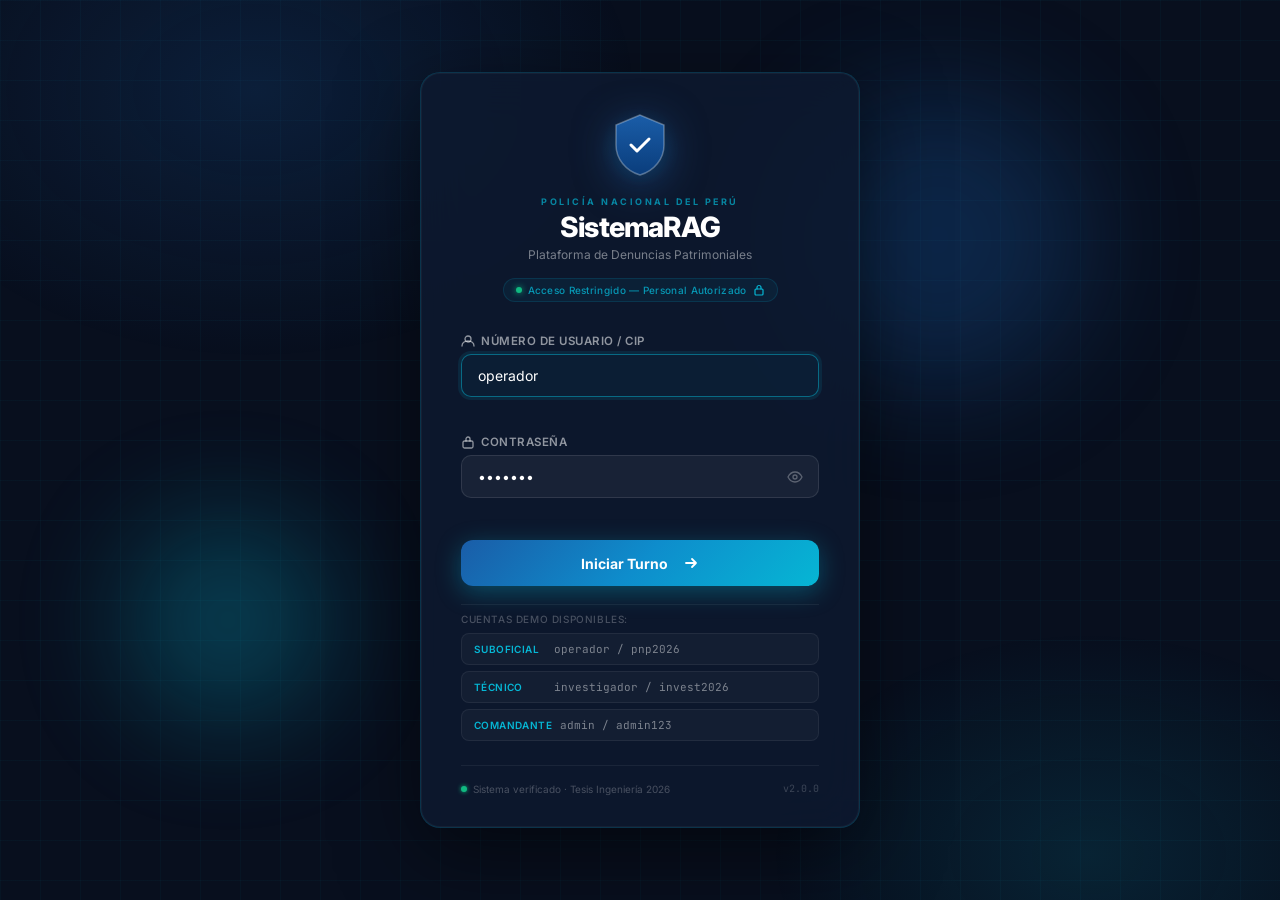
==== frontend/index.html @ f7a97ca9 "Primer commit: rag denuncia plataforma" ====
<!DOCTYPE html>
<html lang="es">
<head>
  <meta charset="UTF-8" />
  <meta name="viewport" content="width=device-width, initial-scale=1.0" />
  <meta name="description" content="Plataforma LLM+RAG para categorización de denuncias por delitos contra el patrimonio - PNP Perú 2026" />
  <meta name="keywords" content="RAG, LLM, denuncia, patrimonio, código penal peruano, IA jurídica, PNP" />
  <meta name="robots" content="noindex, nofollow" />
  <title>Dashboard · SistemaRAG PNP</title>
  <link rel="preconnect" href="https://fonts.googleapis.com" />
  <link rel="preconnect" href="https://fonts.gstatic.com" crossorigin />
  <link href="https://fonts.googleapis.com/css2?family=Inter:wght@300;400;500;600;700;800&family=JetBrains+Mono:wght@400;500&display=swap" rel="stylesheet" />
  <link rel="stylesheet" href="styles/main.css" />
  <link rel="stylesheet" href="styles/v2-additions.css" />
</head>
<body>

  <!-- ══════════════════════════════ NAVBAR ══════════════════════════════ -->
  <nav class="navbar" role="navigation" aria-label="Navegación principal">
    <div class="navbar__brand">
      <div class="navbar__logo-mark" aria-hidden="true">
        <svg width="30" height="30" viewBox="0 0 30 30" fill="none">
          <path d="M15 2L3 7.5V16C3 22.5 8 27.5 15 30C22 27.5 27 22.5 27 16V7.5L15 2Z" fill="url(#nav-shield-grad)" opacity="0.9"/>
          <path d="M10 15.5l3.5 3.5 6.5-7" stroke="white" stroke-width="1.8" stroke-linecap="round" stroke-linejoin="round"/>
          <defs>
            <linearGradient id="nav-shield-grad" x1="15" y1="2" x2="15" y2="30" gradientUnits="userSpaceOnUse">
              <stop offset="0%" stop-color="#2176C4"/>
              <stop offset="100%" stop-color="#0A3D7C"/>
            </linearGradient>
          </defs>
        </svg>
      </div>
      <div class="navbar__title-group">
        <span class="navbar__title">SistemaRAG</span>
        <span class="navbar__subtitle">Denuncias Patrimoniales · PNP</span>
      </div>
    </div>

    <div class="navbar__meta">
      <div class="status-badge" id="status-indicator" aria-live="polite">
        <span class="status-badge__dot status-badge__dot--checking" aria-hidden="true"></span>
        <span class="status-badge__text">Verificando...</span>
      </div>
      <div class="navbar__meta-divider" aria-hidden="true"></div>
      <div class="navbar__info">
        <span class="navbar__info-label">Modelo</span>
        <span class="navbar__info-value" id="nav-model">GPT-4o-mini</span>
      </div>
      <div class="navbar__info">
        <span class="navbar__info-label">Corpus</span>
        <span class="navbar__info-value">Arts. 185–189</span>
      </div>

      <!-- ── Barra de usuario autenticado ── -->
      <div class="navbar__meta-divider" aria-hidden="true"></div>
      <div class="navbar__user" id="navbar-user" aria-label="Usuario autenticado">
        <div class="navbar__user-avatar" id="user-avatar-initials" aria-hidden="true">--</div>
        <div class="navbar__user-info">
          <span class="navbar__user-name" id="user-full-name">Cargando...</span>
          <span class="navbar__user-rank" id="user-rank"></span>
        </div>
        <button
          class="navbar__logout-btn"
          id="btn-logout"
          type="button"
          title="Cerrar turno"
          aria-label="Cerrar turno y salir del sistema"
        >
          <svg width="16" height="16" viewBox="0 0 16 16" fill="none">
            <path d="M6 14H3a1 1 0 01-1-1V3a1 1 0 011-1h3M10.5 11l3-3-3-3M13.5 8H6" stroke="currentColor" stroke-width="1.4" stroke-linecap="round" stroke-linejoin="round"/>
          </svg>
        </button>
      </div>
    </div>
  </nav>

  <!-- ══════════════════════════ MAIN LAYOUT ════════════════════════════ -->
  <main class="workspace" role="main">

    <!-- ── PANEL IZQUIERDO: Entrada ──────────────────────────────────── -->
    <section class="panel panel--input" aria-labelledby="panel-input-title">
      <div class="panel__header">
        <div class="panel__header-left">
          <div class="panel__icon panel__icon--input" aria-hidden="true">
            <svg width="16" height="16" viewBox="0 0 16 16" fill="none">
              <path d="M2 3h12M2 6h8M2 9h10M2 12h6" stroke="currentColor" stroke-width="1.5" stroke-linecap="round"/>
            </svg>
          </div>
          <h2 class="panel__title" id="panel-input-title">Relato Informal</h2>
        </div>
        <div class="panel__badges">
          <span class="badge badge--neutral">Lenguaje coloquial</span>
          <span class="badge badge--neutral" id="char-count-badge">0 / 2000</span>
        </div>
      </div>

      <div class="panel__body">

        <!-- ── SECCIÓN 1: DATOS GENERALES DEL DENUNCIANTE (FILIACIÓN PNP) ── -->
        <div class="denunciante-box" id="denunciante-box">
          <div class="denunciante-box__header">
            <span class="denunciante-box__title">
              <svg width="15" height="15" viewBox="0 0 16 16" fill="none">
                <path d="M8 8a3 3 0 100-6 3 3 0 000 6zM2 14a6 6 0 0112 0H2z" stroke="currentColor" stroke-width="1.5" stroke-linecap="round"/>
              </svg>
              I. Filiación del Denunciante / Agraviado
            </span>
            <div class="denunciante-box__actions">
              <button class="btn-sample-data" id="btn-sample-denunciante" type="button" title="Cargar datos de prueba para agilizar la evaluación">
                <span>🎲 Datos de Prueba</span>
              </button>
            </div>
          </div>
          <div class="denunciante-form" id="denunciante-form">
            <div class="form-grid-2">
              <div class="field-group">
                <label for="denunciante-nombre">Nombres y Apellidos *</label>
                <input class="field-input" id="denunciante-nombre" type="text" placeholder="Ej. Carlos Alberto Quispe Huamán" value="Carlos Alberto Quispe Huamán" required />
              </div>
              <div class="form-grid-2">
                <div class="field-group">
                  <label for="denunciante-doc-tipo">Tipo Doc.</label>
                  <select class="field-select" id="denunciante-doc-tipo">
                    <option value="DNI" selected>DNI</option>
                    <option value="Carné de Extranjería">C.E.</option>
                    <option value="Pasaporte">Pasaporte</option>
                  </select>
                </div>
                <div class="field-group">
                  <label for="denunciante-dni">N° Documento *</label>
                  <input class="field-input" id="denunciante-dni" type="text" placeholder="8 dígitos" maxlength="12" value="47891234" required />
                </div>
              </div>
            </div>

            <div class="form-grid-3">
              <div class="field-group">
                <label for="denunciante-grado-instruccion">Educación / Grado Instrucción *</label>
                <select class="field-select" id="denunciante-grado-instruccion">
                  <option value="Sin instrucción">Sin instrucción</option>
                  <option value="Primaria completa">Primaria completa</option>
                  <option value="Secundaria completa">Secundaria completa</option>
                  <option value="Superior Técnica">Superior Técnica</option>
                  <option value="Superior Universitaria" selected>Superior Universitaria</option>
                  <option value="Posgrado">Posgrado</option>
                </select>
              </div>
              <div class="field-group">
                <label for="denunciante-estado-civil">Estado Civil</label>
                <select class="field-select" id="denunciante-estado-civil">
                  <option value="Soltero(a)" selected>Soltero(a)</option>
                  <option value="Casado(a)">Casado(a)</option>
                  <option value="Conviviente">Conviviente</option>
                  <option value="Divorciado(a)">Divorciado(a)</option>
                  <option value="Viudo(a)">Viudo(a)</option>
                </select>
              </div>
              <div class="form-grid-2">
                <div class="field-group">
                  <label for="denunciante-edad">Edad</label>
                  <input class="field-input" id="denunciante-edad" type="number" min="18" max="99" value="34" />
                </div>
                <div class="field-group">
                  <label for="denunciante-sexo">Sexo</label>
                  <select class="field-select" id="denunciante-sexo">
                    <option value="Masculino" selected>M</option>
                    <option value="Femenino">F</option>
                  </select>
                </div>
              </div>
            </div>

            <div class="form-grid-2">
              <div class="field-group">
                <label for="denunciante-domicilio">Dónde vive / Domicilio Real *</label>
                <input class="field-input" id="denunciante-domicilio" type="text" placeholder="Ej. Av. Brasil 1450 Dpto. 501, Jesús María, Lima" value="Av. Brasil 1450 Dpto. 501, Jesús María, Lima" required />
              </div>
              <div class="form-grid-2">
                <div class="field-group">
                  <label for="denunciante-ocupacion">Ocupación</label>
                  <input class="field-input" id="denunciante-ocupacion" type="text" placeholder="Ej. Ingeniero de Sistemas" value="Ingeniero de Sistemas" />
                </div>
                <div class="field-group">
                  <label for="denunciante-telefono">Teléfono / Celular</label>
                  <input class="field-input" id="denunciante-telefono" type="tel" placeholder="Ej. 987654321" value="987654321" />
                </div>
              </div>
            </div>
          </div>
        </div>

        <div style="font-size:11px; font-weight:700; color:var(--color-primary); text-transform:uppercase; letter-spacing:0.5px; margin-bottom:8px; display:flex; align-items:center; gap:6px;">
          <span>🎙️ II. Narración del Hecho Denunciado</span>
        </div>

        <!-- ── BOTÓN MICRÓFONO (DESTACADO) ─────────────────────────────── -->
        <div class="mic-section" id="mic-section">
          <button
            class="mic-btn"
            id="mic-btn"
            type="button"
            aria-label="Iniciar grabación de voz"
            aria-pressed="false"
            title="Mantén presionado o haz clic para grabar"
          >
            <!-- Ondas de audio animadas (visibles al grabar) -->
            <div class="mic-btn__waves" aria-hidden="true">
              <span class="mic-btn__wave mic-btn__wave--1"></span>
              <span class="mic-btn__wave mic-btn__wave--2"></span>
              <span class="mic-btn__wave mic-btn__wave--3"></span>
            </div>
            <!-- Icono del micrófono -->
            <div class="mic-btn__icon-wrapper">
              <svg class="mic-btn__icon mic-icon-idle" width="28" height="28" viewBox="0 0 28 28" fill="none" aria-hidden="true">
                <rect x="9" y="2" width="10" height="16" rx="5" stroke="currentColor" stroke-width="2"/>
                <path d="M5 14a9 9 0 0018 0" stroke="currentColor" stroke-width="2" stroke-linecap="round"/>
                <path d="M14 23v3" stroke="currentColor" stroke-width="2" stroke-linecap="round"/>
                <path d="M10 26h8" stroke="currentColor" stroke-width="2" stroke-linecap="round"/>
              </svg>
              <svg class="mic-btn__icon mic-icon-recording" width="28" height="28" viewBox="0 0 28 28" fill="none" aria-hidden="true" hidden>
                <rect x="9" y="2" width="10" height="16" rx="5" fill="currentColor" opacity="0.3"/>
                <rect x="9" y="2" width="10" height="16" rx="5" stroke="currentColor" stroke-width="2"/>
                <path d="M5 14a9 9 0 0018 0" stroke="currentColor" stroke-width="2" stroke-linecap="round"/>
                <path d="M14 23v3" stroke="currentColor" stroke-width="2" stroke-linecap="round"/>
                <path d="M10 26h8" stroke="currentColor" stroke-width="2" stroke-linecap="round"/>
                <circle cx="14" cy="10" r="3" fill="currentColor"/>
              </svg>
            </div>
          </button>

          <div class="mic-status" id="mic-status" aria-live="polite">
            <span class="mic-status__text" id="mic-status-text">Presionar para dictar el relato</span>
          </div>

          <!-- Timer de grabación -->
          <div class="mic-timer" id="mic-timer" hidden aria-live="polite">
            <div class="mic-timer__dot" aria-hidden="true"></div>
            <span class="mic-timer__time" id="mic-timer-display">0:00</span>
            <span class="mic-timer__label">grabando</span>
          </div>

          <!-- Modo de transcripción -->
          <div class="mic-mode-toggle">
            <label class="mic-mode-label" for="mic-mode-select">Modo:</label>
            <select class="mic-mode-select" id="mic-mode-select" aria-label="Modo de transcripción">
              <option value="webspeech" selected>🌐 Transcripción en Vivo en Pantalla (Recomendado)</option>
              <option value="whisper">🎙️ Grabación de Audio (Micrófono Directo / Whisper)</option>
            </select>
          </div>
        </div>

        <!-- Banner de compatibilidad de dictado por voz -->
        <div class="browser-notice" id="browser-notice" style="display:flex; align-items:center; gap:8px; background:rgba(37,99,235,0.08); border:1px solid rgba(37,99,235,0.25); border-radius:6px; padding:6px 12px; margin-top:8px; font-size:12px; color:#1e40af;">
          <span>💡</span>
          <span><strong>Dictado en tiempo real:</strong> Cada palabra que hable se transcribirá directamente en la caja de texto. Recomendado en <strong>Google Chrome</strong> o <strong>Microsoft Edge</strong>.</span>
        </div>

        <!-- Separador -->
        <div class="input-divider" aria-hidden="true">
          <span class="input-divider__line"></span>
          <span class="input-divider__text">o escribir manualmente</span>
          <span class="input-divider__line"></span>
        </div>

        <!-- Ejemplos rápidos -->
        <div class="quick-examples">
          <span class="quick-examples__label">Ejemplos:</span>
          <button class="quick-examples__btn" data-example="0" type="button" id="example-btn-0">Robo con arma</button>
          <button class="quick-examples__btn" data-example="1" type="button" id="example-btn-1">Hurto en mercado</button>
          <button class="quick-examples__btn" data-example="2" type="button" id="example-btn-2">Cogoteo nocturno</button>
          <button class="quick-examples__btn" data-example="3" type="button" id="example-btn-3">Robo a casa</button>
        </div>

        <!-- Área de texto principal -->
        <div class="textarea-wrapper">
          <textarea
            id="relato-input"
            class="relato-textarea"
            placeholder="Ingrese aquí el relato informal de la denuncia en lenguaje coloquial...

Ejemplo: &quot;Ayer a las 9pm dos sujetos en moto me encañonaron con pistola y me quitaron el celular y la billetera...&quot;"
            maxlength="2000"
            aria-label="Relato informal de la denuncia"
            aria-describedby="relato-help"
            spellcheck="true"
          ></textarea>
          <div class="textarea-overlay" id="textarea-overlay" aria-hidden="true"></div>
        </div>

        <p class="form-help" id="relato-help">
          Ingrese el relato en lenguaje natural. El sistema identificará automáticamente
          el tipo penal según el Código Penal Peruano (Arts. 185, 186, 188, 189).
        </p>

        <!-- Opciones adicionales -->
        <div class="options-row">
          <label class="toggle-option" for="include-context-toggle">
            <input type="checkbox" id="include-context-toggle" checked />
            <span class="toggle-option__slider" aria-hidden="true"></span>
            <span class="toggle-option__label">Mostrar artículos recuperados</span>
          </label>
        </div>

        <!-- Botón de análisis -->
        <button
          class="btn-analyze"
          id="btn-analyze"
          type="button"
          aria-label="Ejecutar análisis RAG sobre el relato"
          aria-busy="false"
        >
          <span class="btn-analyze__icon" aria-hidden="true" id="btn-icon">
            <svg width="18" height="18" viewBox="0 0 18 18" fill="none">
              <circle cx="9" cy="9" r="7.5" stroke="currentColor" stroke-width="1.5"/>
              <path d="M6.5 9l2 2 3-3" stroke="currentColor" stroke-width="1.5" stroke-linecap="round" stroke-linejoin="round"/>
            </svg>
          </span>
          <span class="btn-analyze__spinner" aria-hidden="true" id="btn-spinner">
            <svg width="18" height="18" viewBox="0 0 18 18" fill="none" class="spin">
              <circle cx="9" cy="9" r="7" stroke="currentColor" stroke-width="2" stroke-dasharray="22 22" stroke-linecap="round"/>
            </svg>
          </span>
          <span class="btn-analyze__text" id="btn-text">⚡ Analizar y Generar Acta Oficial PNP</span>
        </button>

        <!-- Error de validación -->
        <div class="form-error" id="form-error" role="alert" aria-live="assertive" hidden>
          <svg width="14" height="14" viewBox="0 0 14 14" fill="none" aria-hidden="true">
            <circle cx="7" cy="7" r="6.5" stroke="currentColor" stroke-width="1.2"/>
            <path d="M7 4v3.5M7 9.5v.5" stroke="currentColor" stroke-width="1.4" stroke-linecap="round"/>
          </svg>
          <span id="form-error-text"></span>
        </div>
      </div>
    </section>

    <!-- ── PANEL DERECHO: Resultados ─────────────────────────────────── -->
    <section class="panel panel--output" aria-labelledby="panel-output-title">
      <div class="panel__header">
        <div class="panel__header-left">
          <div class="panel__icon panel__icon--output" aria-hidden="true">
            <svg width="16" height="16" viewBox="0 0 16 16" fill="none">
              <rect x="2" y="2" width="12" height="12" rx="2" stroke="currentColor" stroke-width="1.5"/>
              <path d="M5 6h6M5 9h4" stroke="currentColor" stroke-width="1.3" stroke-linecap="round"/>
            </svg>
          </div>
          <h2 class="panel__title" id="panel-output-title">Acta Estructurada</h2>
        </div>
        <div class="panel__header-actions">
          <span class="badge badge--accent" id="request-id-badge" hidden></span>
          <span class="badge badge--neutral" id="user-badge"></span>
          <button class="btn-icon" id="btn-print-acta" type="button" title="Imprimir / Guardar en PDF Acta Oficial" aria-label="Imprimir Acta" hidden style="color:#0284c7;">
            <svg width="16" height="16" viewBox="0 0 24 24" fill="none" stroke="currentColor" stroke-width="2" stroke-linecap="round" stroke-linejoin="round">
              <polyline points="6 9 6 2 18 2 18 9"></polyline>
              <path d="M6 18H4a2 2 0 0 1-2-2v-5a2 2 0 0 1 2-2h16a2 2 0 0 1 2 2v5a2 2 0 0 1-2 2h-2"></path>
              <rect x="6" y="14" width="12" height="8"></rect>
            </svg>
          </button>
          <button class="btn-icon" id="btn-copy-acta" type="button" title="Copiar Acta Oficial Completa" aria-label="Copiar Acta" hidden style="color:#10b981;">
            <svg width="15" height="15" viewBox="0 0 15 15" fill="none">
              <rect x="4" y="4" width="9" height="9" rx="1.5" stroke="currentColor" stroke-width="1.3"/>
              <path d="M2 11V2h9" stroke="currentColor" stroke-width="1.3" stroke-linecap="round" stroke-linejoin="round"/>
            </svg>
          </button>
          <button class="btn-icon" id="btn-copy-json" type="button" title="Copiar JSON" aria-label="Copiar JSON al portapapeles" hidden>
            <svg width="15" height="15" viewBox="0 0 15 15" fill="none">
              <rect x="4" y="4" width="9" height="9" rx="1.5" stroke="currentColor" stroke-width="1.3"/>
              <path d="M2 11V2h9" stroke="currentColor" stroke-width="1.3" stroke-linecap="round" stroke-linejoin="round"/>
            </svg>
          </button>
          <button class="btn-icon" id="btn-download-json" type="button" title="Descargar JSON" aria-label="Descargar resultado como JSON" hidden>
            <svg width="15" height="15" viewBox="0 0 15 15" fill="none">
              <path d="M7.5 2v8M4.5 7.5l3 3 3-3" stroke="currentColor" stroke-width="1.3" stroke-linecap="round" stroke-linejoin="round"/>
              <path d="M2 12h11" stroke="currentColor" stroke-width="1.3" stroke-linecap="round"/>
            </svg>
          </button>
        </div>
      </div>

      <div class="panel-tab-bar" id="panel-tab-bar" hidden>
        <button class="panel-tab-btn active" id="tab-acta-btn" type="button">
          📜 Acta Oficial de Denuncia (PNP)
        </button>
        <button class="panel-tab-btn" id="tab-rag-btn" type="button">
          🔬 Análisis RAG & Tipificación
        </button>
      </div>

      <div class="panel__body" id="output-panel-body">

        <!-- Estado inicial -->
        <div class="empty-state" id="empty-state">
          <div class="empty-state__icon" aria-hidden="true">
            <svg width="52" height="52" viewBox="0 0 52 52" fill="none">
              <rect width="52" height="52" rx="14" fill="#06B6D4" opacity="0.08"/>
              <path d="M14 20h24M14 26h18M14 32h20" stroke="#06B6D4" stroke-width="2" stroke-linecap="round"/>
              <circle cx="39" cy="32" r="7" stroke="#06B6D4" stroke-width="2"/>
              <path d="M37 32l1.5 1.5 2.5-2.5" stroke="#06B6D4" stroke-width="1.5" stroke-linecap="round" stroke-linejoin="round"/>
            </svg>
          </div>
          <p class="empty-state__title">Aguardando análisis</p>
          <p class="empty-state__subtitle">
            Use el micrófono o ingrese el relato y presione<br/>
            <strong>Ejecutar Análisis RAG</strong> para generar el acta.
          </p>
          <div class="empty-state__tips">
            <div class="tip-item">
              <span class="tip-item__icon">🎙️</span>
              <span>Dicte el relato con el botón de micrófono</span>
            </div>
            <div class="tip-item">
              <span class="tip-item__icon">📝</span>
              <span>O escriba el relato en el panel izquierdo</span>
            </div>
            <div class="tip-item">
              <span class="tip-item__icon">⚡</span>
              <span>El sistema extrae el tipo penal y entidades en ~1.3s</span>
            </div>
          </div>
        </div>

        <!-- Resultado principal -->
        <div class="result-container" id="result-container" hidden>

          <!-- VISTA 1: ACTA OFICIAL DE RECEPCIÓN DE DENUNCIA PNP -->
          <div class="acta-view-wrapper" id="acta-view">
            <div class="acta-sheet" id="acta-sheet-content">
              <!-- Renderizado dinámico del acta oficial -->
            </div>
          </div>

          <!-- VISTA 2: DETALLES TÉCNICOS RAG Y TIPIFICACIÓN -->
          <div class="rag-view" id="rag-view" hidden>

          <!-- Cabecera con clasificación -->
          <div class="result-header" id="result-header">
            <div class="classification-badge" id="classification-badge">
              <span class="classification-badge__type" id="tipo-penal-display"></span>
              <span class="classification-badge__article" id="articulo-display"></span>
            </div>
            <div class="confidence-meter">
              <span class="confidence-meter__label">Confianza</span>
              <div class="confidence-meter__bar" role="progressbar" aria-valuemin="0" aria-valuemax="100" id="confidence-bar">
                <div class="confidence-meter__fill" id="confidence-fill"></div>
              </div>
              <span class="confidence-meter__value" id="confidence-value"></span>
            </div>
          </div>

          <!-- Grid de datos extraídos -->
          <div class="data-grid" id="data-grid"></div>

          <!-- Grounding Span -->
          <div class="grounding-section" id="grounding-section">
            <div class="grounding-section__header">
              <svg width="14" height="14" viewBox="0 0 14 14" fill="none" aria-hidden="true">
                <path d="M2 4h10M4 7h6M3 10h8" stroke="#06B6D4" stroke-width="1.3" stroke-linecap="round"/>
              </svg>
              <span>Grounding Span</span>
              <span class="grounding-section__tooltip" title="Extracto literal del relato que sustenta la clasificación">?</span>
            </div>
            <blockquote class="grounding-quote" id="grounding-text"></blockquote>
          </div>

          <!-- Documentos normativos recuperados (RAG Context) -->
          <div class="rag-context" id="rag-context" hidden>
            <div class="rag-context__header">
              <svg width="14" height="14" viewBox="0 0 14 14" fill="none" aria-hidden="true">
                <rect x="2" y="1" width="10" height="12" rx="1.5" stroke="#06B6D4" stroke-width="1.3"/>
                <path d="M4 5h6M4 8h4" stroke="#06B6D4" stroke-width="1.2" stroke-linecap="round"/>
              </svg>
              <span>Marco Normativo Recuperado (RAG)</span>
              <button class="btn-collapse" id="btn-collapse-rag" type="button" aria-expanded="true" aria-controls="rag-docs-list">
                <svg width="12" height="12" viewBox="0 0 12 12" fill="none" aria-hidden="true">
                  <path d="M3 4.5l3 3 3-3" stroke="currentColor" stroke-width="1.3" stroke-linecap="round" stroke-linejoin="round"/>
                </svg>
              </button>
            </div>
            <div class="rag-docs-list" id="rag-docs-list"></div>
          </div>

          <!-- JSON colapsable -->
          <div class="json-viewer-section">
            <div class="json-viewer-section__header">
              <svg width="14" height="14" viewBox="0 0 14 14" fill="none" aria-hidden="true">
                <rect x="1" y="3" width="12" height="8" rx="1.5" stroke="#06B6D4" stroke-width="1.3"/>
                <path d="M4 6l-1.5 1L4 8M10 6l1.5 1L10 8M6.5 5.5l1 3" stroke="#06B6D4" stroke-width="1.1" stroke-linecap="round"/>
              </svg>
              <span>JSON Estructurado (Acta)</span>
              <button class="btn-collapse" id="btn-collapse-json" type="button" aria-expanded="false" aria-controls="json-viewer">
                <svg width="12" height="12" viewBox="0 0 12 12" fill="none" aria-hidden="true">
                  <path d="M3 4.5l3 3 3-3" stroke="currentColor" stroke-width="1.3" stroke-linecap="round" stroke-linejoin="round"/>
                </svg>
              </button>
            </div>
            <div class="json-viewer" id="json-viewer" hidden>
              <pre class="json-code" id="json-output"></pre>
            </div>
          </div>

          </div><!-- /rag-view -->
        </div><!-- /result-container -->
      </div><!-- /panel__body -->
    </section>

  </main><!-- /workspace -->

  <!-- ══════════════════════ MÉTRICAS (FOOTER BAR) ══════════════════════ -->
  <footer class="metrics-bar" role="contentinfo" aria-label="Métricas del sistema">
    <div class="metrics-bar__label">
      <svg width="13" height="13" viewBox="0 0 13 13" fill="none" aria-hidden="true">
        <path d="M2 11L5 7l3 2.5L11 2" stroke="#06B6D4" stroke-width="1.4" stroke-linecap="round" stroke-linejoin="round"/>
      </svg>
      <span>Métricas Gold Standard (n=40)</span>
    </div>
    <div class="metrics-bar__items">
      <div class="metric-item">
        <span class="metric-item__label">Accuracy</span>
        <span class="metric-item__value">92.5%</span>
      </div>
      <div class="metrics-bar__divider" aria-hidden="true"></div>
      <div class="metric-item">
        <span class="metric-item__label">F1-Score</span>
        <span class="metric-item__value">0.915</span>
      </div>
      <div class="metrics-bar__divider" aria-hidden="true"></div>
      <div class="metric-item">
        <span class="metric-item__label">Precision</span>
        <span class="metric-item__value">0.918</span>
      </div>
      <div class="metrics-bar__divider" aria-hidden="true"></div>
      <div class="metric-item">
        <span class="metric-item__label">Recall</span>
        <span class="metric-item__value">0.912</span>
      </div>
      <div class="metrics-bar__divider" aria-hidden="true"></div>
      <div class="metric-item" id="latency-metric">
        <span class="metric-item__label">Latencia</span>
        <span class="metric-item__value" id="latency-display">— ms</span>
      </div>
    </div>
    <div class="metrics-bar__right">
      <span class="metrics-bar__version">v2.0.0 · Tesis PNP 2026</span>
    </div>
  </footer>

  <!-- Toast de notificaciones -->
  <div class="toast" id="toast" role="status" aria-live="polite" aria-atomic="true"></div>

  <script src="js/auth.js?v=2.4"></script>
  <script src="js/app.js?v=2.4"></script>
</body>
</html>
---- frontend/styles/main.css ----
/* ═══════════════════════════════════════════════════════════════════════════
   SistemaRAG · Denuncias Patrimoniales
   Design System CSS — Paleta: Azul Institucional (#0F172A) + Cian (#06B6D4)
   ═══════════════════════════════════════════════════════════════════════════ */

/* ── 1. Custom Properties (Design Tokens) ──────────────────────────────── */
:root {
  /* Colores primarios */
  --color-primary:       #0F172A;   /* Azul institucional profundo */
  --color-primary-mid:   #1E293B;   /* Variante intermedia */
  --color-primary-light: #334155;   /* Para bordes y separadores */
  --color-primary-faint: #1E293B;   /* Fondo de paneles */

  /* Acento (ÚNICO color de acento) */
  --color-accent:        #06B6D4;   /* Cian técnico */
  --color-accent-dim:    rgba(6, 182, 212, 0.12);
  --color-accent-glow:   rgba(6, 182, 212, 0.25);

  /* Fondos */
  --color-bg:            #F8FAFC;   /* Fondo general ultra-claro */
  --color-bg-panel:      #FFFFFF;   /* Fondo de paneles */
  --color-bg-hover:      #F1F5F9;

  /* Texto */
  --color-text-primary:  #0F172A;
  --color-text-secondary:#475569;
  --color-text-muted:    #94A3B8;
  --color-text-on-dark:  #F8FAFC;

  /* Bordes */
  --color-border:        #E2E8F0;
  --color-border-focus:  #06B6D4;

  /* Estado */
  --color-success:       #10B981;
  --color-warning:       #F59E0B;
  --color-error:         #EF4444;
  --color-error-dim:     rgba(239, 68, 68, 0.1);

  /* Tipografía */
  --font-sans:           'Inter', -apple-system, BlinkMacSystemFont, sans-serif;
  --font-mono:           'JetBrains Mono', 'Fira Code', 'Consolas', monospace;

  /* Espaciado */
  --space-1:  4px;
  --space-2:  8px;
  --space-3:  12px;
  --space-4:  16px;
  --space-5:  20px;
  --space-6:  24px;
  --space-8:  32px;
  --space-10: 40px;

  /* Bordes redondeados */
  --radius-sm:  4px;
  --radius-md:  8px;
  --radius-lg:  12px;
  --radius-xl:  16px;

  /* Sombras */
  --shadow-sm:  0 1px 3px rgba(15,23,42,0.08), 0 1px 2px rgba(15,23,42,0.04);
  --shadow-md:  0 4px 12px rgba(15,23,42,0.10), 0 2px 4px rgba(15,23,42,0.06);
  --shadow-lg:  0 10px 30px rgba(15,23,42,0.12), 0 4px 8px rgba(15,23,42,0.08);
  --shadow-accent: 0 0 20px rgba(6,182,212,0.20);

  /* Layout */
  --navbar-height:  56px;
  --metrics-height: 44px;

  /* Transiciones */
  --transition-fast: 150ms ease;
  --transition-std:  250ms ease;
}

/* ── 2. Reset & Base ────────────────────────────────────────────────────── */
*, *::before, *::after {
  box-sizing: border-box;
  margin: 0;
  padding: 0;
}

html {
  font-size: 14px;
  -webkit-font-smoothing: antialiased;
  -moz-osx-font-smoothing: grayscale;
  scroll-behavior: smooth;
}

body {
  font-family: var(--font-sans);
  background: var(--color-bg);
  color: var(--color-text-primary);
  min-height: 100vh;
  display: flex;
  flex-direction: column;
  overflow: hidden;
}

/* ── 3. Navbar ─────────────────────────────────────────────────────────── */
.navbar {
  height: var(--navbar-height);
  background: var(--color-primary);
  border-bottom: 1px solid rgba(6,182,212,0.15);
  display: flex;
  align-items: center;
  justify-content: space-between;
  padding: 0 var(--space-6);
  position: sticky;
  top: 0;
  z-index: 100;
  box-shadow: var(--shadow-md);
  flex-shrink: 0;
}

.navbar__brand {
  display: flex;
  align-items: center;
  gap: var(--space-3);
}

.navbar__logo-mark {
  display: flex;
  align-items: center;
  justify-content: center;
}

.navbar__title-group {
  display: flex;
  flex-direction: column;
  line-height: 1;
}

.navbar__title {
  font-size: 15px;
  font-weight: 700;
  color: var(--color-text-on-dark);
  letter-spacing: -0.3px;
}

.navbar__subtitle {
  font-size: 10px;
  font-weight: 400;
  color: var(--color-accent);
  letter-spacing: 0.5px;
  text-transform: uppercase;
  margin-top: 2px;
}

.navbar__meta {
  display: flex;
  align-items: center;
  gap: var(--space-5);
}

.navbar__meta-divider {
  width: 1px;
  height: 20px;
  background: rgba(255,255,255,0.12);
}

.navbar__info {
  display: flex;
  flex-direction: column;
  align-items: center;
  gap: 1px;
}

.navbar__info-label {
  font-size: 9px;
  font-weight: 500;
  color: var(--color-text-muted);
  text-transform: uppercase;
  letter-spacing: 0.5px;
}

.navbar__info-value {
  font-size: 11px;
  font-weight: 600;
  color: rgba(255,255,255,0.85);
}

/* Status Badge */
.status-badge {
  display: flex;
  align-items: center;
  gap: var(--space-2);
  background: rgba(255,255,255,0.06);
  border: 1px solid rgba(255,255,255,0.1);
  border-radius: 20px;
  padding: 4px 10px;
}

.status-badge__dot {
  width: 7px;
  height: 7px;
  border-radius: 50%;
  flex-shrink: 0;
}

.status-badge__dot--checking  { background: var(--color-warning); animation: pulse 1.5s ease-in-out infinite; }
.status-badge__dot--healthy   { background: var(--color-success); }
.status-badge__dot--degraded  { background: var(--color-error); animation: pulse 1.5s ease-in-out infinite; }

.status-badge__text {
  font-size: 11px;
  font-weight: 500;
  color: rgba(255,255,255,0.8);
}

/* ── 4. Workspace (Split Screen) ────────────────────────────────────────── */
.workspace {
  display: grid;
  grid-template-columns: 1fr 1fr;
  gap: 0;
  flex: 1;
  overflow: hidden;
  height: calc(100vh - var(--navbar-height) - var(--metrics-height));
}

/* ── 5. Panels ──────────────────────────────────────────────────────────── */
.panel {
  display: flex;
  flex-direction: column;
  background: var(--color-bg-panel);
  overflow: hidden;
  position: relative;
}

.panel--input {
  border-right: 1px solid var(--color-border);
}

.panel__header {
  display: flex;
  align-items: center;
  justify-content: space-between;
  padding: var(--space-4) var(--space-6);
  background: var(--color-primary);
  border-bottom: 1px solid rgba(6,182,212,0.15);
  flex-shrink: 0;
}

.panel__header-left {
  display: flex;
  align-items: center;
  gap: var(--space-3);
}

.panel__icon {
  display: flex;
  align-items: center;
  justify-content: center;
  width: 28px;
  height: 28px;
  border-radius: var(--radius-sm);
  background: var(--color-accent-dim);
  color: var(--color-accent);
  flex-shrink: 0;
}

.panel__title {
  font-size: 13px;
  font-weight: 600;
  color: rgba(255,255,255,0.9);
  letter-spacing: -0.1px;
}

.panel__badges {
  display: flex;
  align-items: center;
  gap: var(--space-2);
}

.panel__header-actions {
  display: flex;
  align-items: center;
  gap: var(--space-2);
}

.panel__body {
  flex: 1;
  overflow-y: auto;
  padding: var(--space-6);
  display: flex;
  flex-direction: column;
  gap: var(--space-4);
}

.panel__body::-webkit-scrollbar { width: 5px; }
.panel__body::-webkit-scrollbar-track { background: transparent; }
.panel__body::-webkit-scrollbar-thumb { background: var(--color-border); border-radius: 10px; }
.panel__body::-webkit-scrollbar-thumb:hover { background: var(--color-text-muted); }

/* ── 6. Quick Examples ───────────────────────────────────────────────────── */
.quick-examples {
  display: flex;
  align-items: center;
  gap: var(--space-2);
  flex-wrap: wrap;
}

.quick-examples__label {
  font-size: 11px;
  font-weight: 500;
  color: var(--color-text-muted);
  text-transform: uppercase;
  letter-spacing: 0.4px;
  flex-shrink: 0;
}

.quick-examples__btn {
  font-family: var(--font-sans);
  font-size: 11px;
  font-weight: 500;
  color: var(--color-accent);
  background: var(--color-accent-dim);
  border: 1px solid rgba(6,182,212,0.25);
  border-radius: 20px;
  padding: 3px 10px;
  cursor: pointer;
  transition: all var(--transition-fast);
  white-space: nowrap;
}

.quick-examples__btn:hover {
  background: rgba(6,182,212,0.2);
  border-color: rgba(6,182,212,0.4);
  transform: translateY(-1px);
}

/* ── 7. Textarea ─────────────────────────────────────────────────────────── */
.textarea-wrapper {
  position: relative;
  flex: 1;
  min-height: 200px;
}

.relato-textarea {
  font-family: var(--font-sans);
  font-size: 13.5px;
  font-weight: 400;
  line-height: 1.7;
  color: var(--color-text-primary);
  background: #FAFBFC;
  border: 1.5px solid var(--color-border);
  border-radius: var(--radius-lg);
  padding: var(--space-5);
  width: 100%;
  height: 220px;
  resize: vertical;
  outline: none;
  transition: border-color var(--transition-std), box-shadow var(--transition-std), background var(--transition-std);
}

.relato-textarea::placeholder {
  color: var(--color-text-muted);
  line-height: 1.7;
}

.relato-textarea:focus {
  border-color: var(--color-accent);
  background: #FFFFFF;
  box-shadow: 0 0 0 3px var(--color-accent-dim), var(--shadow-sm);
}

/* ── 8. Form elements ────────────────────────────────────────────────────── */
.form-help {
  font-size: 11.5px;
  color: var(--color-text-muted);
  line-height: 1.5;
}

.form-error {
  display: flex;
  align-items: center;
  gap: var(--space-2);
  background: var(--color-error-dim);
  border: 1px solid rgba(239,68,68,0.2);
  border-radius: var(--radius-md);
  padding: var(--space-3) var(--space-4);
  color: var(--color-error);
  font-size: 12px;
  font-weight: 500;
}

.options-row {
  display: flex;
  align-items: center;
  gap: var(--space-5);
}

/* Toggle switch */
.toggle-option {
  display: flex;
  align-items: center;
  gap: var(--space-3);
  cursor: pointer;
  user-select: none;
}

.toggle-option input[type="checkbox"] {
  position: absolute;
  opacity: 0;
  width: 0;
  height: 0;
}

.toggle-option__slider {
  position: relative;
  display: inline-block;
  width: 34px;
  height: 18px;
  background: var(--color-border);
  border-radius: 9px;
  transition: background var(--transition-std);
  flex-shrink: 0;
}

.toggle-option__slider::after {
  content: '';
  position: absolute;
  left: 2px;
  top: 2px;
  width: 14px;
  height: 14px;
  background: white;
  border-radius: 50%;
  box-shadow: var(--shadow-sm);
  transition: transform var(--transition-std);
}

.toggle-option input:checked + .toggle-option__slider {
  background: var(--color-accent);
}

.toggle-option input:checked + .toggle-option__slider::after {
  transform: translateX(16px);
}

.toggle-option__label {
  font-size: 12px;
  font-weight: 500;
  color: var(--color-text-secondary);
}

/* ── 9. Analyze Button ───────────────────────────────────────────────────── */
.btn-analyze {
  font-family: var(--font-sans);
  font-size: 13px;
  font-weight: 600;
  color: var(--color-primary);
  background: var(--color-accent);
  border: none;
  border-radius: var(--radius-lg);
  padding: 13px var(--space-6);
  cursor: pointer;
  display: flex;
  align-items: center;
  justify-content: center;
  gap: var(--space-3);
  transition: all var(--transition-std);
  letter-spacing: -0.1px;
  box-shadow: 0 4px 14px rgba(6,182,212,0.35);
  position: relative;
  overflow: hidden;
}

.btn-analyze::before {
  content: '';
  position: absolute;
  inset: 0;
  background: linear-gradient(135deg, rgba(255,255,255,0.15) 0%, transparent 60%);
  opacity: 0;
  transition: opacity var(--transition-std);
}

.btn-analyze:hover::before { opacity: 1; }

.btn-analyze:hover {
  transform: translateY(-2px);
  box-shadow: 0 8px 24px rgba(6,182,212,0.45);
}

.btn-analyze:active {
  transform: translateY(0);
  box-shadow: 0 2px 8px rgba(6,182,212,0.3);
}

.btn-analyze:disabled {
  opacity: 0.6;
  cursor: not-allowed;
  transform: none;
  box-shadow: none;
}

.btn-analyze__spinner { display: none; }
.btn-analyze.loading .btn-analyze__icon { display: none; }
.btn-analyze.loading .btn-analyze__spinner { display: flex; }

@keyframes spin {
  to { transform: rotate(360deg); }
}
.spin { animation: spin 0.8s linear infinite; }

/* ── 10. Badges ──────────────────────────────────────────────────────────── */
.badge {
  font-size: 10.5px;
  font-weight: 500;
  border-radius: 20px;
  padding: 2px 8px;
  letter-spacing: 0.2px;
}

.badge--neutral {
  background: rgba(255,255,255,0.08);
  color: rgba(255,255,255,0.6);
  border: 1px solid rgba(255,255,255,0.1);
}

.badge--accent {
  background: var(--color-accent-dim);
  color: var(--color-accent);
  border: 1px solid rgba(6,182,212,0.25);
  font-family: var(--font-mono);
  font-size: 10px;
}

/* ── 11. Empty State ─────────────────────────────────────────────────────── */
.empty-state {
  display: flex;
  flex-direction: column;
  align-items: center;
  justify-content: center;
  flex: 1;
  min-height: 300px;
  text-align: center;
  gap: var(--space-3);
}

.empty-state__icon {
  margin-bottom: var(--space-3);
  opacity: 0.8;
}

.empty-state__title {
  font-size: 14px;
  font-weight: 600;
  color: var(--color-text-secondary);
}

.empty-state__subtitle {
  font-size: 12.5px;
  color: var(--color-text-muted);
  line-height: 1.6;
}

/* ── 12. Result Components ───────────────────────────────────────────────── */
.result-container {
  display: flex;
  flex-direction: column;
  gap: var(--space-5);
  animation: fadeSlideIn 300ms ease forwards;
}

@keyframes fadeSlideIn {
  from { opacity: 0; transform: translateY(8px); }
  to   { opacity: 1; transform: translateY(0); }
}

/* Classification header */
.result-header {
  display: flex;
  align-items: center;
  justify-content: space-between;
  background: var(--color-primary);
  border-radius: var(--radius-lg);
  padding: var(--space-5) var(--space-6);
  border: 1px solid rgba(6,182,212,0.2);
}

.classification-badge {
  display: flex;
  flex-direction: column;
  gap: 3px;
}

.classification-badge__type {
  font-size: 16px;
  font-weight: 700;
  color: var(--color-accent);
  letter-spacing: -0.3px;
}

.classification-badge__article {
  font-size: 11px;
  font-weight: 500;
  color: rgba(255,255,255,0.55);
}

.confidence-meter {
  display: flex;
  align-items: center;
  gap: var(--space-3);
}

.confidence-meter__label {
  font-size: 10px;
  font-weight: 500;
  color: rgba(255,255,255,0.4);
  text-transform: uppercase;
  letter-spacing: 0.5px;
}

.confidence-meter__bar {
  width: 80px;
  height: 5px;
  background: rgba(255,255,255,0.1);
  border-radius: 3px;
  overflow: hidden;
}

.confidence-meter__fill {
  height: 100%;
  background: var(--color-accent);
  border-radius: 3px;
  transition: width 600ms cubic-bezier(0.16,1,0.3,1);
  width: 0%;
}

.confidence-meter__value {
  font-size: 13px;
  font-weight: 700;
  color: var(--color-accent);
  font-variant-numeric: tabular-nums;
  min-width: 36px;
  text-align: right;
}

/* Data Grid */
.data-grid {
  display: grid;
  grid-template-columns: repeat(2, 1fr);
  gap: var(--space-3);
}

.data-cell {
  background: #F8FAFC;
  border: 1px solid var(--color-border);
  border-radius: var(--radius-md);
  padding: var(--space-4) var(--space-5);
  transition: border-color var(--transition-fast);
}

.data-cell:hover { border-color: rgba(6,182,212,0.3); }

.data-cell--wide { grid-column: span 2; }

.data-cell__label {
  font-size: 10px;
  font-weight: 600;
  color: var(--color-text-muted);
  text-transform: uppercase;
  letter-spacing: 0.6px;
  margin-bottom: var(--space-2);
  display: flex;
  align-items: center;
  gap: var(--space-1);
}

.data-cell__label::before {
  content: '';
  display: inline-block;
  width: 3px;
  height: 10px;
  background: var(--color-accent);
  border-radius: 2px;
  flex-shrink: 0;
}

.data-cell__value {
  font-size: 13px;
  font-weight: 500;
  color: var(--color-text-primary);
  line-height: 1.4;
}

.data-cell__value--list {
  display: flex;
  flex-wrap: wrap;
  gap: 4px;
}

.tag {
  font-size: 11px;
  font-weight: 500;
  background: var(--color-accent-dim);
  color: var(--color-accent);
  border: 1px solid rgba(6,182,212,0.2);
  border-radius: 4px;
  padding: 2px 8px;
}

.data-cell__value--null {
  color: var(--color-text-muted);
  font-style: italic;
  font-weight: 400;
}

/* Perpetradores special */
.perp-info {
  display: flex;
  flex-wrap: wrap;
  gap: var(--space-2);
}

.perp-chip {
  display: flex;
  align-items: center;
  gap: 4px;
  background: rgba(15,23,42,0.06);
  border: 1px solid var(--color-border);
  border-radius: 4px;
  padding: 3px 8px;
  font-size: 11px;
  font-weight: 500;
  color: var(--color-text-secondary);
}

.perp-chip--armed {
  background: rgba(239,68,68,0.08);
  border-color: rgba(239,68,68,0.2);
  color: var(--color-error);
}

.perp-chip--vehicle {
  background: rgba(245,158,11,0.08);
  border-color: rgba(245,158,11,0.2);
  color: var(--color-warning);
}

/* Grounding section */
.grounding-section {
  background: #F0FDF9;
  border: 1px solid rgba(6,182,212,0.2);
  border-left: 3px solid var(--color-accent);
  border-radius: var(--radius-md);
  overflow: hidden;
}

.grounding-section__header {
  display: flex;
  align-items: center;
  gap: var(--space-2);
  padding: var(--space-3) var(--space-5);
  font-size: 11px;
  font-weight: 600;
  color: var(--color-accent);
  text-transform: uppercase;
  letter-spacing: 0.5px;
  background: rgba(6,182,212,0.08);
  border-bottom: 1px solid rgba(6,182,212,0.12);
}

.grounding-section__tooltip {
  margin-left: auto;
  width: 16px;
  height: 16px;
  border-radius: 50%;
  background: rgba(6,182,212,0.2);
  color: var(--color-accent);
  font-size: 10px;
  display: flex;
  align-items: center;
  justify-content: center;
  cursor: help;
}

.grounding-quote {
  font-family: var(--font-sans);
  font-size: 12.5px;
  font-weight: 400;
  font-style: italic;
  color: var(--color-text-primary);
  line-height: 1.6;
  padding: var(--space-4) var(--space-5);
  border: none;
  margin: 0;
}

/* RAG Context */
.rag-context {
  border: 1px solid var(--color-border);
  border-radius: var(--radius-md);
  overflow: hidden;
}

.rag-context__header,
.json-viewer-section__header {
  display: flex;
  align-items: center;
  gap: var(--space-2);
  padding: var(--space-3) var(--space-5);
  background: var(--color-bg);
  border-bottom: 1px solid var(--color-border);
  font-size: 11px;
  font-weight: 600;
  color: var(--color-text-secondary);
  text-transform: uppercase;
  letter-spacing: 0.5px;
  cursor: pointer;
}

.rag-docs-list {
  padding: var(--space-4);
  display: flex;
  flex-direction: column;
  gap: var(--space-3);
}

.rag-doc-card {
  background: #F8FAFC;
  border: 1px solid var(--color-border);
  border-radius: var(--radius-md);
  padding: var(--space-4);
  transition: border-color var(--transition-fast);
}

.rag-doc-card:hover { border-color: rgba(6,182,212,0.3); }

.rag-doc-card__header {
  display: flex;
  align-items: center;
  justify-content: space-between;
  margin-bottom: var(--space-2);
}

.rag-doc-card__title {
  font-size: 12px;
  font-weight: 600;
  color: var(--color-text-primary);
}

.rag-doc-card__score {
  font-family: var(--font-mono);
  font-size: 10px;
  font-weight: 500;
  background: var(--color-accent-dim);
  color: var(--color-accent);
  border-radius: 4px;
  padding: 2px 6px;
  border: 1px solid rgba(6,182,212,0.2);
}

.rag-doc-card__text {
  font-size: 11.5px;
  color: var(--color-text-secondary);
  line-height: 1.55;
  display: -webkit-box;
  -webkit-line-clamp: 3;
  -webkit-box-orient: vertical;
  overflow: hidden;
}

/* JSON Viewer */
.json-viewer-section {
  border: 1px solid var(--color-border);
  border-radius: var(--radius-md);
  overflow: hidden;
}

.json-viewer-section__header {
  border-bottom: none;
  transition: background var(--transition-fast);
}

.json-viewer-section__header:hover { background: var(--color-bg-hover); }

.btn-collapse {
  margin-left: auto;
  background: none;
  border: none;
  cursor: pointer;
  color: var(--color-text-muted);
  display: flex;
  align-items: center;
  justify-content: center;
  width: 20px;
  height: 20px;
  border-radius: var(--radius-sm);
  transition: all var(--transition-fast);
}

.btn-collapse:hover { background: var(--color-border); color: var(--color-text-secondary); }

.btn-collapse[aria-expanded="true"] svg {
  transform: rotate(180deg);
}

.btn-collapse svg {
  transition: transform var(--transition-std);
}

.json-viewer {
  background: #0F172A;
  max-height: 320px;
  overflow-y: auto;
}

.json-viewer::-webkit-scrollbar { width: 4px; }
.json-viewer::-webkit-scrollbar-track { background: transparent; }
.json-viewer::-webkit-scrollbar-thumb { background: rgba(255,255,255,0.15); border-radius: 4px; }

.json-code {
  font-family: var(--font-mono);
  font-size: 11.5px;
  line-height: 1.7;
  color: #E2E8F0;
  padding: var(--space-5);
  overflow-x: auto;
  white-space: pre;
  tab-size: 2;
}

/* JSON syntax highlighting */
.json-key     { color: #93C5FD; }
.json-string  { color: #86EFAC; }
.json-number  { color: #FCA5A5; }
.json-boolean { color: #FCD34D; }
.json-null    { color: #94A3B8; }

/* ── 13. Icon Buttons ────────────────────────────────────────────────────── */
.btn-icon {
  display: flex;
  align-items: center;
  justify-content: center;
  width: 28px;
  height: 28px;
  background: rgba(255,255,255,0.08);
  border: 1px solid rgba(255,255,255,0.12);
  border-radius: var(--radius-sm);
  color: rgba(255,255,255,0.6);
  cursor: pointer;
  transition: all var(--transition-fast);
}

.btn-icon:hover {
  background: rgba(6,182,212,0.15);
  border-color: rgba(6,182,212,0.35);
  color: var(--color-accent);
}

/* ── 14. Metrics Bar ─────────────────────────────────────────────────────── */
.metrics-bar {
  height: var(--metrics-height);
  background: var(--color-primary);
  border-top: 1px solid rgba(6,182,212,0.12);
  display: flex;
  align-items: center;
  padding: 0 var(--space-6);
  gap: var(--space-5);
  flex-shrink: 0;
}

.metrics-bar__label {
  display: flex;
  align-items: center;
  gap: var(--space-2);
  font-size: 10px;
  font-weight: 600;
  color: var(--color-text-muted);
  text-transform: uppercase;
  letter-spacing: 0.5px;
  flex-shrink: 0;
  padding-right: var(--space-4);
  border-right: 1px solid rgba(255,255,255,0.08);
}

.metrics-bar__items {
  display: flex;
  align-items: center;
  gap: var(--space-4);
  flex: 1;
}

.metric-item {
  display: flex;
  align-items: center;
  gap: var(--space-2);
}

.metric-item__label {
  font-size: 10px;
  font-weight: 500;
  color: var(--color-text-muted);
}

.metric-item__value {
  font-size: 12px;
  font-weight: 700;
  color: var(--color-accent);
  font-variant-numeric: tabular-nums;
}

.metrics-bar__divider {
  width: 1px;
  height: 16px;
  background: rgba(255,255,255,0.08);
}

.metrics-bar__right {
  margin-left: auto;
}

.metrics-bar__version {
  font-size: 10px;
  color: rgba(255,255,255,0.2);
  font-variant-numeric: tabular-nums;
}

/* ── 15. Toast Notifications ─────────────────────────────────────────────── */
.toast {
  position: fixed;
  bottom: calc(var(--metrics-height) + 16px);
  right: var(--space-6);
  background: var(--color-primary);
  border: 1px solid rgba(6,182,212,0.3);
  border-radius: var(--radius-md);
  padding: var(--space-3) var(--space-5);
  font-size: 12px;
  font-weight: 500;
  color: rgba(255,255,255,0.9);
  box-shadow: var(--shadow-lg);
  transform: translateY(20px);
  opacity: 0;
  pointer-events: none;
  transition: all var(--transition-std);
  z-index: 999;
  max-width: 280px;
}

.toast.visible {
  transform: translateY(0);
  opacity: 1;
}

/* ── 16. Animations ──────────────────────────────────────────────────────── */
@keyframes pulse {
  0%, 100% { opacity: 1; }
  50% { opacity: 0.4; }
}

@keyframes shimmer {
  0% { background-position: -200% 0; }
  100% { background-position: 200% 0; }
}

.skeleton {
  background: linear-gradient(90deg, #F1F5F9 25%, #E2E8F0 50%, #F1F5F9 75%);
  background-size: 200% 100%;
  animation: shimmer 1.5s ease-in-out infinite;
  border-radius: var(--radius-sm);
}

/* ── 17. Utility ─────────────────────────────────────────────────────────── */
[hidden] { display: none !important; }

.sr-only {
  position: absolute;
  width: 1px;
  height: 1px;
  padding: 0;
  margin: -1px;
  overflow: hidden;
  clip: rect(0,0,0,0);
  border: 0;
}

/* ── 18. Responsive (tablet breakpoint) ─────────────────────────────────── */
@media (max-width: 900px) {
  .workspace {
    grid-template-columns: 1fr;
    height: auto;
    overflow-y: auto;
  }

  .panel--input {
    border-right: none;
    border-bottom: 1px solid var(--color-border);
  }

  body { overflow: auto; }

  .navbar__info:nth-child(n+4) { display: none; }

  .metrics-bar__items {
    display: none;
  }
}

/* v2.0 appended below */
---- frontend/styles/v2-additions.css ----
/* ═══════════════════════════════════════════════════════════════════════════
   SECCIÓN 19 — LOGIN PAGE (SistemaRAG PNP v2.0)
   ═══════════════════════════════════════════════════════════════════════════ */

.login-body {
  background: #080F1E;
  overflow: hidden;
  display: flex;
  align-items: center;
  justify-content: center;
  min-height: 100vh;
}

.login-bg {
  position: fixed;
  inset: 0;
  z-index: 0;
  pointer-events: none;
  overflow: hidden;
}

.login-bg__grid {
  position: absolute;
  inset: 0;
  background-image:
    linear-gradient(rgba(6,182,212,0.04) 1px, transparent 1px),
    linear-gradient(90deg, rgba(6,182,212,0.04) 1px, transparent 1px);
  background-size: 40px 40px;
}

.login-bg__gradient-1 {
  position: absolute;
  top: -20%;
  left: -10%;
  width: 60%;
  height: 60%;
  background: radial-gradient(ellipse, rgba(26,93,168,0.2) 0%, transparent 70%);
  animation: orbFloat 8s ease-in-out infinite;
}

.login-bg__gradient-2 {
  position: absolute;
  bottom: -20%;
  right: -10%;
  width: 50%;
  height: 50%;
  background: radial-gradient(ellipse, rgba(6,182,212,0.12) 0%, transparent 70%);
  animation: orbFloat 10s ease-in-out infinite reverse;
}

.login-bg__orb {
  position: absolute;
  border-radius: 50%;
  filter: blur(60px);
  opacity: 0.3;
}

.login-bg__orb--1 {
  width: 300px; height: 300px;
  background: #1A5DA8;
  top: 10%; right: 15%;
  animation: orbFloat 12s ease-in-out infinite;
}

.login-bg__orb--2 {
  width: 200px; height: 200px;
  background: #06B6D4;
  bottom: 20%; left: 10%;
  animation: orbFloat 9s ease-in-out infinite 2s;
}

@keyframes orbFloat {
  0%, 100% { transform: translate(0, 0) scale(1); }
  33%       { transform: translate(20px, -15px) scale(1.05); }
  66%       { transform: translate(-10px, 10px) scale(0.97); }
}

.login-wrapper {
  position: relative;
  z-index: 1;
  display: flex;
  align-items: center;
  justify-content: center;
  width: 100%;
  min-height: 100vh;
  padding: 24px;
}

.login-card {
  width: 100%;
  max-width: 440px;
  background: rgba(14, 25, 48, 0.85);
  border: 1px solid rgba(6,182,212,0.18);
  border-radius: 20px;
  padding: 40px 40px 32px;
  backdrop-filter: blur(24px);
  box-shadow: 0 24px 80px rgba(0,0,0,0.5), 0 0 0 1px rgba(255,255,255,0.04) inset;
  animation: cardAppear 500ms cubic-bezier(0.16,1,0.3,1) both;
  transition: transform 600ms cubic-bezier(0.16,1,0.3,1), box-shadow 600ms ease;
}

@keyframes cardAppear {
  from { opacity: 0; transform: translateY(20px) scale(0.97); }
  to   { opacity: 1; transform: translateY(0) scale(1); }
}

.login-card--success {
  transform: scale(1.02);
  box-shadow: 0 24px 80px rgba(6,182,212,0.3);
  border-color: rgba(6,182,212,0.4);
}

.login-card__header {
  display: flex;
  flex-direction: column;
  align-items: center;
  gap: 16px;
  margin-bottom: 32px;
}

.login-logo {
  position: relative;
  display: flex;
  align-items: center;
  justify-content: center;
}

.login-logo__shield {
  position: relative;
  z-index: 1;
  filter: drop-shadow(0 8px 20px rgba(26,93,168,0.6));
  animation: shieldPulse 3s ease-in-out infinite;
}

@keyframes shieldPulse {
  0%, 100% { filter: drop-shadow(0 8px 20px rgba(26,93,168,0.6)); }
  50%       { filter: drop-shadow(0 8px 30px rgba(6,182,212,0.5)); }
}

.login-logo__badge-glow {
  position: absolute;
  width: 80px; height: 80px;
  background: radial-gradient(circle, rgba(6,182,212,0.15) 0%, transparent 70%);
  border-radius: 50%;
  animation: glowPulse 3s ease-in-out infinite;
}

@keyframes glowPulse {
  0%, 100% { transform: scale(1); opacity: 0.5; }
  50%       { transform: scale(1.3); opacity: 1; }
}

.login-card__title-group { text-align: center; }

.login-card__system-label {
  font-size: 9px;
  font-weight: 700;
  color: rgba(6,182,212,0.7);
  text-transform: uppercase;
  letter-spacing: 2.5px;
  margin-bottom: 6px;
}

.login-card__title {
  font-size: 28px;
  font-weight: 800;
  color: #FFFFFF;
  letter-spacing: -0.8px;
  line-height: 1;
  margin-bottom: 6px;
}

.login-card__subtitle {
  font-size: 12px;
  font-weight: 400;
  color: rgba(255,255,255,0.45);
}

.login-security-badge {
  display: flex;
  align-items: center;
  gap: 6px;
  background: rgba(6,182,212,0.06);
  border: 1px solid rgba(6,182,212,0.15);
  border-radius: 20px;
  padding: 5px 12px;
  font-size: 10px;
  font-weight: 500;
  color: rgba(6,182,212,0.8);
  letter-spacing: 0.3px;
}

.login-security-badge__dot {
  width: 6px; height: 6px;
  border-radius: 50%;
  background: #10B981;
  box-shadow: 0 0 6px #10B981;
  animation: pulse 2s ease-in-out infinite;
}

.login-form {
  display: flex;
  flex-direction: column;
  gap: 18px;
}

.login-field { display: flex; flex-direction: column; gap: 6px; }

.login-field__label {
  display: flex;
  align-items: center;
  gap: 6px;
  font-size: 11.5px;
  font-weight: 600;
  color: rgba(255,255,255,0.55);
  text-transform: uppercase;
  letter-spacing: 0.5px;
  cursor: pointer;
}

.login-field__input-wrapper { position: relative; }

.login-field__input {
  font-family: var(--font-sans);
  font-size: 14px;
  color: #FFFFFF;
  background: rgba(255,255,255,0.05);
  border: 1.5px solid rgba(255,255,255,0.1);
  border-radius: 10px;
  padding: 12px 44px 12px 16px;
  width: 100%;
  outline: none;
  transition: all var(--transition-std);
}

.login-field__input::placeholder { color: rgba(255,255,255,0.2); }

.login-field__input:focus {
  border-color: rgba(6,182,212,0.5);
  background: rgba(6,182,212,0.05);
  box-shadow: 0 0 0 3px rgba(6,182,212,0.1);
}

.login-field--error .login-field__input { border-color: rgba(239,68,68,0.5); background: rgba(239,68,68,0.04); }
.login-field--success .login-field__input { border-color: rgba(16,185,129,0.4); }

.login-field__toggle-password {
  position: absolute;
  right: 12px; top: 50%;
  transform: translateY(-50%);
  background: none;
  border: none;
  color: rgba(255,255,255,0.3);
  cursor: pointer;
  padding: 4px;
  display: flex;
  align-items: center;
  transition: color var(--transition-fast);
}

.login-field__toggle-password:hover { color: rgba(6,182,212,0.8); }

.login-field__hint {
  font-size: 11px;
  color: rgba(239,68,68,0.8);
  min-height: 14px;
}

.login-error {
  display: flex;
  align-items: center;
  gap: 8px;
  background: rgba(239,68,68,0.08);
  border: 1px solid rgba(239,68,68,0.2);
  border-radius: 8px;
  padding: 10px 14px;
  font-size: 12.5px;
  font-weight: 500;
  color: #FCA5A5;
  animation: fadeSlideIn 200ms ease;
}

.login-btn {
  font-family: var(--font-sans);
  font-size: 14px;
  font-weight: 700;
  color: #FFFFFF;
  background: linear-gradient(135deg, #1A5DA8 0%, #0E8DCC 50%, #06B6D4 100%);
  border: none;
  border-radius: 12px;
  padding: 14px 24px;
  cursor: pointer;
  display: flex;
  align-items: center;
  justify-content: center;
  gap: 10px;
  transition: all var(--transition-std);
  position: relative;
  overflow: hidden;
  box-shadow: 0 6px 24px rgba(6,182,212,0.35);
  margin-top: 4px;
}

.login-btn::before {
  content: '';
  position: absolute;
  inset: 0;
  background: linear-gradient(135deg, rgba(255,255,255,0.15) 0%, transparent 60%);
  opacity: 0;
  transition: opacity var(--transition-std);
}

.login-btn:hover::before { opacity: 1; }
.login-btn:hover { transform: translateY(-2px); box-shadow: 0 10px 32px rgba(6,182,212,0.5); }
.login-btn:active { transform: translateY(0); }
.login-btn:disabled { opacity: 0.7; cursor: not-allowed; transform: none; }
.login-btn--loading { pointer-events: none; }

.login-btn__arrow { margin-left: 4px; transition: transform var(--transition-std); }
.login-btn:hover .login-btn__arrow { transform: translateX(4px); }

.login-demo-hint {
  display: flex;
  flex-direction: column;
  gap: 8px;
  padding-top: 8px;
  border-top: 1px solid rgba(255,255,255,0.06);
}

.login-demo-hint__label {
  font-size: 10px;
  font-weight: 500;
  color: rgba(255,255,255,0.25);
  text-transform: uppercase;
  letter-spacing: 0.6px;
}

.login-demo-hint__accounts { display: flex; flex-direction: column; gap: 6px; }

.demo-account-btn {
  font-family: var(--font-sans);
  display: flex;
  align-items: center;
  gap: 8px;
  background: rgba(255,255,255,0.03);
  border: 1px solid rgba(255,255,255,0.06);
  border-radius: 8px;
  padding: 8px 12px;
  cursor: pointer;
  transition: all var(--transition-fast);
  text-align: left;
}

.demo-account-btn:hover {
  background: rgba(6,182,212,0.08);
  border-color: rgba(6,182,212,0.2);
}

.demo-account-btn__rank {
  font-size: 10px; font-weight: 600;
  color: var(--color-accent);
  text-transform: uppercase;
  letter-spacing: 0.4px;
  min-width: 72px;
}

.demo-account-btn__user {
  font-size: 11px; font-weight: 400;
  color: rgba(255,255,255,0.45);
  font-family: var(--font-mono);
}

.login-card__footer {
  display: flex;
  align-items: center;
  justify-content: space-between;
  margin-top: 24px;
  padding-top: 16px;
  border-top: 1px solid rgba(255,255,255,0.06);
}

.login-card__footer-badge {
  display: flex;
  align-items: center;
  gap: 6px;
  font-size: 10px;
  color: rgba(255,255,255,0.25);
}

.login-card__footer-dot { width: 6px; height: 6px; border-radius: 50%; }
.login-card__footer-dot--green { background: var(--color-success); box-shadow: 0 0 4px var(--color-success); }
.login-card__footer-version { font-family: var(--font-mono); font-size: 10px; color: rgba(255,255,255,0.2); }

/* ═══════════════════════════════════════════════════════════════════════════
   SECCIÓN 20 — BOTÓN DE MICRÓFONO Y VOZ
   ═══════════════════════════════════════════════════════════════════════════ */

.mic-section {
  display: flex;
  flex-direction: column;
  align-items: center;
  gap: 12px;
  padding: 20px 0 8px;
}

.mic-btn {
  position: relative;
  width: 80px; height: 80px;
  border-radius: 50%;
  background: linear-gradient(135deg, #0F172A 0%, #1E293B 100%);
  border: 2px solid rgba(6,182,212,0.3);
  cursor: pointer;
  display: flex;
  align-items: center;
  justify-content: center;
  transition: all var(--transition-std);
  box-shadow: 0 8px 24px rgba(0,0,0,0.2), inset 0 1px 0 rgba(255,255,255,0.05);
  outline: none;
  overflow: visible;
}

.mic-btn:hover {
  border-color: rgba(6,182,212,0.6);
  background: linear-gradient(135deg, #162032 0%, #243049 100%);
  box-shadow: 0 0 0 8px rgba(6,182,212,0.08), 0 12px 32px rgba(0,0,0,0.25);
  transform: scale(1.05);
}

.mic-btn:focus-visible { outline: 2px solid var(--color-accent); outline-offset: 4px; }

.mic-btn.recording {
  background: linear-gradient(135deg, #7F1D1D 0%, #991B1B 100%);
  border-color: rgba(239,68,68,0.5);
  animation: micPulse 1.5s ease-in-out infinite;
}

@keyframes micPulse {
  0%, 100% { box-shadow: 0 0 0 0 rgba(239,68,68,0.4), 0 8px 24px rgba(239,68,68,0.2); }
  50%       { box-shadow: 0 0 0 14px rgba(239,68,68,0), 0 8px 24px rgba(239,68,68,0.3); }
}

.mic-btn.processing {
  animation: micProcessing 1s ease-in-out infinite;
}

@keyframes micProcessing {
  0%, 100% { border-color: rgba(245,158,11,0.3); }
  50%       { border-color: rgba(245,158,11,0.7); }
}

.mic-btn__waves {
  position: absolute;
  inset: -20px;
  border-radius: 50%;
  pointer-events: none;
  opacity: 0;
  transition: opacity var(--transition-std);
}

.mic-btn.recording .mic-btn__waves { opacity: 1; }

.mic-btn__wave {
  position: absolute;
  inset: 0;
  border-radius: 50%;
  border: 2px solid rgba(239,68,68,0.4);
  animation: waveExpand 1.5s ease-out infinite;
}

.mic-btn__wave--2 { animation-delay: 0.5s; }
.mic-btn__wave--3 { animation-delay: 1s; }

@keyframes waveExpand {
  0%   { transform: scale(0.6); opacity: 0.8; }
  100% { transform: scale(1.4); opacity: 0; }
}

.mic-btn__icon-wrapper {
  position: relative;
  z-index: 1;
  color: var(--color-accent);
  transition: color var(--transition-std);
}

.mic-btn.recording .mic-btn__icon-wrapper { color: #FCA5A5; }

.mic-status { text-align: center; }

.mic-status__text {
  font-size: 12px;
  font-weight: 500;
  color: var(--color-text-muted);
}

.mic-timer {
  display: flex;
  align-items: center;
  gap: 6px;
  background: rgba(239,68,68,0.08);
  border: 1px solid rgba(239,68,68,0.2);
  border-radius: 20px;
  padding: 4px 12px;
}

.mic-timer__dot {
  width: 8px; height: 8px;
  border-radius: 50%;
  background: var(--color-error);
  animation: pulse 1s ease-in-out infinite;
}

.mic-timer__time {
  font-family: var(--font-mono);
  font-size: 13px;
  font-weight: 600;
  color: var(--color-error);
}

.mic-timer__label {
  font-size: 10px;
  font-weight: 500;
  color: rgba(239,68,68,0.6);
  text-transform: uppercase;
  letter-spacing: 0.5px;
}

.mic-mode-toggle { display: flex; align-items: center; gap: 8px; }

.mic-mode-label {
  font-size: 10px; font-weight: 500;
  color: var(--color-text-muted);
  text-transform: uppercase; letter-spacing: 0.4px;
}

.mic-mode-select {
  font-family: var(--font-sans);
  font-size: 11px; font-weight: 500;
  color: var(--color-text-secondary);
  background: var(--color-bg);
  border: 1px solid var(--color-border);
  border-radius: var(--radius-sm);
  padding: 3px 8px;
  outline: none;
  cursor: pointer;
  transition: border-color var(--transition-fast);
}

.mic-mode-select:focus { border-color: var(--color-accent); }

.input-divider {
  display: flex;
  align-items: center;
  gap: 10px;
}

.input-divider__line {
  flex: 1;
  height: 1px;
  background: var(--color-border);
}

.input-divider__text {
  font-size: 10.5px;
  font-weight: 500;
  color: var(--color-text-muted);
  white-space: nowrap;
}

/* ═══════════════════════════════════════════════════════════════════════════
   SECCIÓN 21 — NAVBAR USER BAR
   ═══════════════════════════════════════════════════════════════════════════ */

.navbar__user { display: flex; align-items: center; gap: 10px; }

.navbar__user-avatar {
  width: 32px; height: 32px;
  border-radius: 50%;
  background: linear-gradient(135deg, #1A5DA8, #06B6D4);
  display: flex;
  align-items: center;
  justify-content: center;
  font-size: 11px; font-weight: 700;
  color: white;
  letter-spacing: 0.5px;
  flex-shrink: 0;
  border: 1.5px solid rgba(6,182,212,0.3);
}

.navbar__user-info { display: flex; flex-direction: column; gap: 1px; }

.navbar__user-name {
  font-size: 12px; font-weight: 600;
  color: rgba(255,255,255,0.9);
  max-width: 120px;
  overflow: hidden; text-overflow: ellipsis; white-space: nowrap;
}

.navbar__user-rank {
  font-size: 9px; font-weight: 400;
  color: var(--color-accent);
  text-transform: uppercase; letter-spacing: 0.4px;
}

.navbar__logout-btn {
  display: flex;
  align-items: center;
  justify-content: center;
  width: 30px; height: 30px;
  border-radius: var(--radius-sm);
  background: rgba(239,68,68,0.08);
  border: 1px solid rgba(239,68,68,0.15);
  color: rgba(239,68,68,0.6);
  cursor: pointer;
  transition: all var(--transition-fast);
}

.navbar__logout-btn:hover {
  background: rgba(239,68,68,0.15);
  border-color: rgba(239,68,68,0.3);
  color: #FCA5A5;
}

/* ═══════════════════════════════════════════════════════════════════════════
   SECCIÓN 22 — EMPTY STATE TIPS
   ═══════════════════════════════════════════════════════════════════════════ */

.empty-state__tips {
  display: flex;
  flex-direction: column;
  gap: 8px;
  margin-top: 12px;
  text-align: left;
  width: 100%;
  max-width: 280px;
}

.tip-item {
  display: flex;
  align-items: center;
  gap: 8px;
  padding: 8px 12px;
  background: #F8FAFC;
  border: 1px solid var(--color-border);
  border-radius: var(--radius-md);
  font-size: 11.5px;
  color: var(--color-text-muted);
}

.tip-item__icon { font-size: 14px; flex-shrink: 0; }

/* ═══════════════════════════════════════════════════════════════════════════
   SECCIÓN 23 — FORMULARIO DE FILIACIÓN DEL DENUNCIANTE (PNP)
   ═══════════════════════════════════════════════════════════════════════════ */

.denunciante-box {
  background: #FFFFFF;
  border: 1px solid var(--color-border);
  border-radius: var(--radius-lg);
  margin-bottom: 16px;
  overflow: hidden;
  box-shadow: var(--shadow-sm);
  transition: border-color var(--transition-fast);
}

.denunciante-box:focus-within {
  border-color: var(--color-accent);
}

.denunciante-box__header {
  display: flex;
  align-items: center;
  justify-content: space-between;
  padding: 10px 14px;
  background: #F8FAFC;
  border-bottom: 1px solid var(--color-border);
}

.denunciante-box__title {
  display: flex;
  align-items: center;
  gap: 8px;
  font-size: 12px;
  font-weight: 700;
  color: var(--color-primary);
  text-transform: uppercase;
  letter-spacing: 0.4px;
}

.denunciante-box__title svg {
  color: var(--color-accent);
}

.denunciante-box__actions {
  display: flex;
  align-items: center;
  gap: 8px;
}

.btn-sample-data {
  background: var(--color-accent-dim);
  border: 1px solid rgba(6,182,212,0.3);
  color: #0891b2;
  font-size: 11px;
  font-weight: 600;
  padding: 3px 8px;
  border-radius: var(--radius-sm);
  cursor: pointer;
  display: flex;
  align-items: center;
  gap: 4px;
  transition: all var(--transition-fast);
}

.btn-sample-data:hover {
  background: rgba(6,182,212,0.22);
  color: #0e7490;
}

.denunciante-form {
  padding: 14px;
  display: flex;
  flex-direction: column;
  gap: 10px;
}

.form-grid-2 {
  display: grid;
  grid-template-columns: 1fr 1fr;
  gap: 10px;
}

.form-grid-3 {
  display: grid;
  grid-template-columns: 1.2fr 1fr 1fr;
  gap: 10px;
}

.field-group {
  display: flex;
  flex-direction: column;
  gap: 4px;
}

.field-group label {
  font-size: 11px;
  font-weight: 600;
  color: var(--color-text-secondary);
}

.field-input, .field-select {
  width: 100%;
  padding: 7px 10px;
  font-size: 12px;
  font-family: var(--font-sans);
  color: var(--color-text-primary);
  background: #FFFFFF;
  border: 1px solid var(--color-border);
  border-radius: var(--radius-sm);
  outline: none;
  transition: all var(--transition-fast);
}

.field-input:focus, .field-select:focus {
  border-color: var(--color-accent);
  box-shadow: 0 0 0 2px var(--color-accent-dim);
}

.field-input::placeholder {
  color: #94A3B8;
  font-size: 11.5px;
}

/* ═══════════════════════════════════════════════════════════════════════════
   SECCIÓN 24 — PESTAÑAS DEL PANEL DERECHO (ACTA PNP vs ANÁLISIS RAG)
   ═══════════════════════════════════════════════════════════════════════════ */

.panel-tab-bar {
  display: flex;
  align-items: center;
  gap: 6px;
  padding: 6px 14px 0;
  background: #FFFFFF;
  border-bottom: 1px solid var(--color-border);
}

.panel-tab-btn {
  display: flex;
  align-items: center;
  gap: 6px;
  padding: 7px 14px;
  background: transparent;
  border: none;
  border-bottom: 2px solid transparent;
  font-size: 12px;
  font-weight: 600;
  color: var(--color-text-muted);
  cursor: pointer;
  transition: all var(--transition-fast);
}

.panel-tab-btn:hover {
  color: var(--color-primary);
}

.panel-tab-btn.active {
  color: #0284c7;
  border-bottom-color: #0284c7;
  background: rgba(2,132,199,0.06);
  border-radius: 4px 4px 0 0;
}

/* ═══════════════════════════════════════════════════════════════════════════
   SECCIÓN 25 — DOCUMENTO FORMAL: ACTA DE RECEPCIÓN DE DENUNCIA PNP
   ═══════════════════════════════════════════════════════════════════════════ */

.acta-view-wrapper {
  padding: 16px;
  overflow-y: auto;
  max-height: calc(100vh - 170px);
}

.acta-sheet {
  background: #FFFFFF;
  border: 1px solid #CBD5E1;
  border-radius: 6px;
  padding: 26px 30px;
  box-shadow: 0 4px 18px rgba(0,0,0,0.06);
  font-family: 'Times New Roman', Times, serif;
  color: #0F172A;
  line-height: 1.5;
  max-width: 820px;
  margin: 0 auto;
}

.acta-header-block {
  text-align: center;
  border-bottom: 2px solid #0F172A;
  padding-bottom: 12px;
  margin-bottom: 16px;
}

.acta-emblem-badge {
  display: inline-flex;
  align-items: center;
  justify-content: center;
  width: 40px;
  height: 40px;
  border-radius: 50%;
  background: #0F172A;
  color: #06B6D4;
  margin-bottom: 6px;
}

.acta-header-title-1 {
  font-size: 14px;
  font-weight: 700;
  letter-spacing: 1.2px;
  text-transform: uppercase;
  color: #0F172A;
  margin: 0;
}

.acta-header-title-2 {
  font-size: 11px;
  font-weight: 600;
  letter-spacing: 0.6px;
  text-transform: uppercase;
  color: #334155;
  margin: 2px 0 4px;
}

.acta-doc-title {
  font-size: 13.5px;
  font-weight: 700;
  text-transform: uppercase;
  text-decoration: underline;
  letter-spacing: 0.5px;
  margin-top: 8px;
  color: #0F172A;
}

.acta-intro {
  font-size: 12.5px;
  text-align: justify;
  margin-bottom: 14px;
  text-indent: 24px;
}

.acta-sec-heading {
  font-size: 12px;
  font-weight: 700;
  text-transform: uppercase;
  background: #F1F5F9;
  padding: 4px 8px;
  margin: 12px 0 6px;
  border-left: 3px solid #0F172A;
  font-family: var(--font-sans);
}

.acta-fields-table {
  width: 100%;
  border-collapse: collapse;
  font-size: 12px;
  margin-bottom: 8px;
}

.acta-fields-table td {
  padding: 3px 5px;
  vertical-align: top;
  border-bottom: 1px dotted #E2E8F0;
}

.acta-fields-table td.label-cell {
  width: 28%;
  font-weight: 700;
  color: #334155;
  font-family: var(--font-sans);
  font-size: 11px;
}

.acta-fields-table td.val-cell {
  color: #0F172A;
}

.acta-tipificacion-badge {
  display: inline-flex;
  align-items: center;
  gap: 6px;
  padding: 2px 8px;
  background: rgba(220, 38, 38, 0.08);
  border: 1px solid rgba(220, 38, 38, 0.25);
  color: #b91c1c;
  font-weight: 700;
  border-radius: 4px;
  font-family: var(--font-sans);
}

.acta-relato-box {
  background: #F8FAFC;
  border: 1px solid #E2E8F0;
  border-radius: 4px;
  padding: 8px 12px;
  font-size: 12px;
  text-align: justify;
  font-style: italic;
  margin: 6px 0 10px;
}

.acta-signatures-grid {
  display: grid;
  grid-template-columns: 1fr 1fr;
  gap: 24px;
  margin-top: 36px;
  padding-top: 8px;
}

.acta-sig-box {
  display: flex;
  flex-direction: column;
  align-items: center;
  text-align: center;
}

.acta-fingerprint-box {
  width: 60px;
  height: 80px;
  border: 1px dashed #94A3B8;
  border-radius: 4px;
  margin-bottom: 8px;
  display: flex;
  align-items: center;
  justify-content: center;
  font-size: 8.5px;
  color: #94A3B8;
  text-align: center;
  padding: 4px;
  font-family: var(--font-sans);
}

.acta-sig-line {
  width: 80%;
  height: 1px;
  background: #0F172A;
  margin-bottom: 5px;
}

.acta-sig-name {
  font-size: 11.5px;
  font-weight: 700;
  color: #0F172A;
}

.acta-sig-sub {
  font-size: 10.5px;
  color: #475569;
  font-family: var(--font-sans);
}

/* ═══════════════════════════════════════════════════════════════════════════
   SECCIÓN 26 — ESTILOS DE IMPRESIÓN OFICIAL PNP (@media print)
   ═══════════════════════════════════════════════════════════════════════════ */

@media print {
  body {
    background: white !important;
    color: black !important;
    overflow: visible !important;
  }

  .navbar,
  .panel--input,
  .metrics-bar,
  .panel__header,
  .panel-tab-bar,
  .toast,
  .quick-examples,
  .btn-icon,
  .browser-notice {
    display: none !important;
  }

  .workspace {
    display: block !important;
    padding: 0 !important;
    margin: 0 !important;
  }

  .panel--output {
    border: none !important;
    box-shadow: none !important;
    padding: 0 !important;
    max-width: 100% !important;
    overflow: visible !important;
    height: auto !important;
  }

  .acta-view-wrapper {
    max-height: none !important;
    overflow: visible !important;
    padding: 0 !important;
  }

  .acta-sheet {
    box-shadow: none !important;
    border: none !important;
    padding: 0 !important;
    margin: 0 !important;
    width: 100% !important;
    max-width: 100% !important;
  }
}
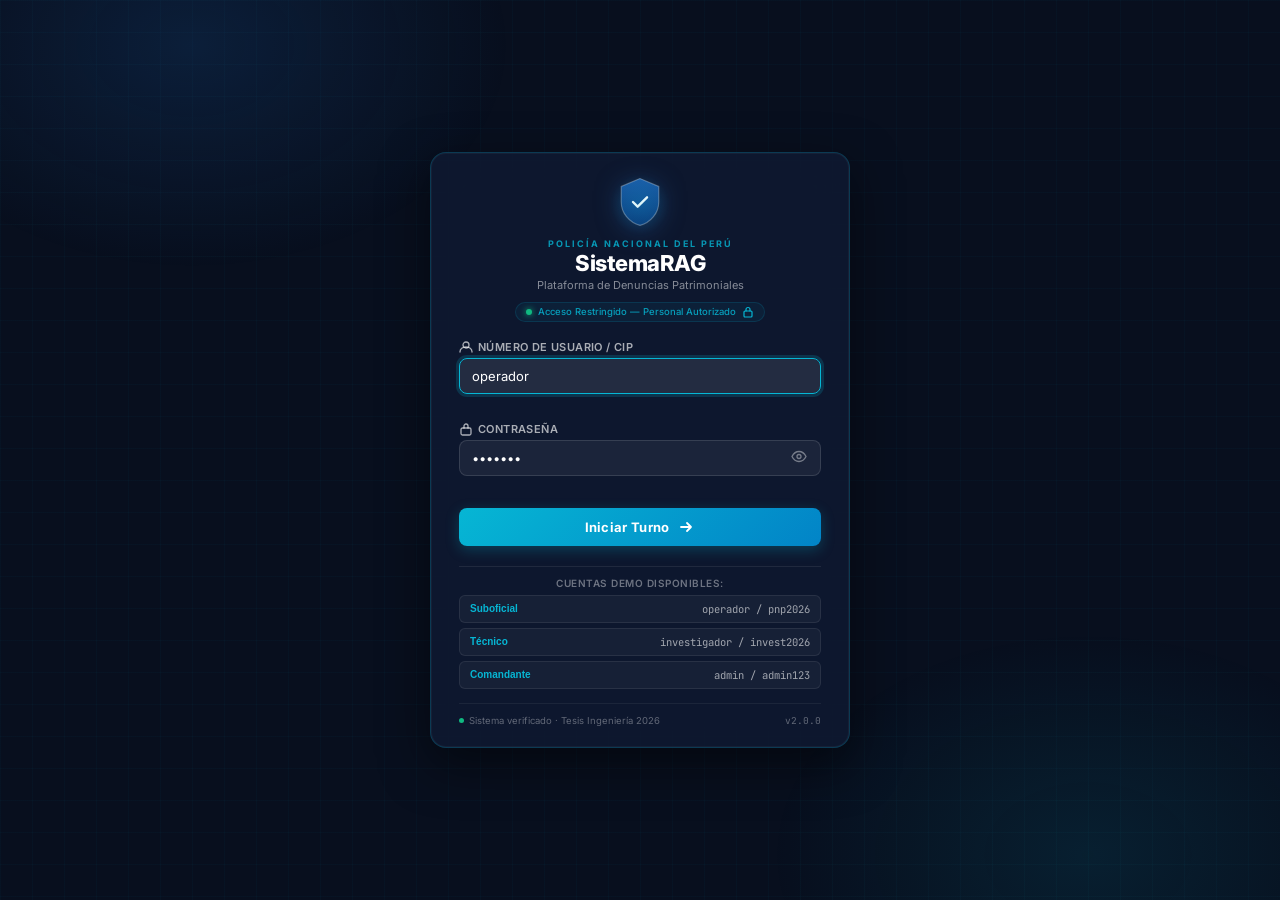
==== commit cce374fc: "fix: solucionar salto automatico de scroll y proporciones de login" ====
--- a/frontend/index.html
+++ b/frontend/index.html
@@ -547,7 +547,7 @@
   <!-- Toast de notificaciones -->
   <div class="toast" id="toast" role="status" aria-live="polite" aria-atomic="true"></div>
 
-  <script src="js/auth.js?v=2.4"></script>
-  <script src="js/app.js?v=2.4"></script>
+  <script src="js/auth.js?v=2.7"></script>
+  <script src="js/app.js?v=2.7"></script>
 </body>
 </html>
--- a/frontend/styles/v2-additions.css
+++ b/frontend/styles/v2-additions.css
@@ -3,13 +3,21 @@
    SECCIÓN 19 — LOGIN PAGE (SistemaRAG PNP v2.0)
    ═══════════════════════════════════════════════════════════════════════════ */
 
+/* ══════════════════════════════════════════════════════════════════════════
+   ESTILOS DE LOGIN PROPORCIONADOS Y RESPONSIVOS (SIN OVERFLOW HIDDEN)
+   ══════════════════════════════════════════════════════════════════════════ */
 .login-body {
   background: #080F1E;
-  overflow: hidden;
+  margin: 0;
+  padding: 16px;
+  min-height: 100vh;
+  min-height: 100dvh;
+  box-sizing: border-box;
+  overflow-y: auto;
   display: flex;
   align-items: center;
   justify-content: center;
-  min-height: 100vh;
+  font-family: var(--font-sans);
 }
 
 .login-bg {
@@ -24,19 +32,18 @@
   position: absolute;
   inset: 0;
   background-image:
-    linear-gradient(rgba(6,182,212,0.04) 1px, transparent 1px),
-    linear-gradient(90deg, rgba(6,182,212,0.04) 1px, transparent 1px);
-  background-size: 40px 40px;
+    linear-gradient(rgba(6,182,212,0.03) 1px, transparent 1px),
+    linear-gradient(90deg, rgba(6,182,212,0.03) 1px, transparent 1px);
+  background-size: 32px 32px;
 }
 
 .login-bg__gradient-1 {
   position: absolute;
   top: -20%;
   left: -10%;
-  width: 60%;
-  height: 60%;
+  width: 50%;
+  height: 50%;
   background: radial-gradient(ellipse, rgba(26,93,168,0.2) 0%, transparent 70%);
-  animation: orbFloat 8s ease-in-out infinite;
 }
 
 .login-bg__gradient-2 {
@@ -45,69 +52,33 @@
   right: -10%;
   width: 50%;
   height: 50%;
-  background: radial-gradient(ellipse, rgba(6,182,212,0.12) 0%, transparent 70%);
-  animation: orbFloat 10s ease-in-out infinite reverse;
-}
-
-.login-bg__orb {
-  position: absolute;
-  border-radius: 50%;
-  filter: blur(60px);
-  opacity: 0.3;
-}
-
-.login-bg__orb--1 {
-  width: 300px; height: 300px;
-  background: #1A5DA8;
-  top: 10%; right: 15%;
-  animation: orbFloat 12s ease-in-out infinite;
-}
-
-.login-bg__orb--2 {
-  width: 200px; height: 200px;
-  background: #06B6D4;
-  bottom: 20%; left: 10%;
-  animation: orbFloat 9s ease-in-out infinite 2s;
-}
-
-@keyframes orbFloat {
-  0%, 100% { transform: translate(0, 0) scale(1); }
-  33%       { transform: translate(20px, -15px) scale(1.05); }
-  66%       { transform: translate(-10px, 10px) scale(0.97); }
+  background: radial-gradient(ellipse, rgba(6,182,212,0.1) 0%, transparent 70%);
 }
 
 .login-wrapper {
   position: relative;
   z-index: 1;
-  display: flex;
-  align-items: center;
-  justify-content: center;
   width: 100%;
-  min-height: 100vh;
-  padding: 24px;
+  max-width: 420px;
+  margin: auto;
+  box-sizing: border-box;
 }
 
 .login-card {
   width: 100%;
-  max-width: 440px;
-  background: rgba(14, 25, 48, 0.85);
-  border: 1px solid rgba(6,182,212,0.18);
-  border-radius: 20px;
-  padding: 40px 40px 32px;
-  backdrop-filter: blur(24px);
-  box-shadow: 0 24px 80px rgba(0,0,0,0.5), 0 0 0 1px rgba(255,255,255,0.04) inset;
-  animation: cardAppear 500ms cubic-bezier(0.16,1,0.3,1) both;
-  transition: transform 600ms cubic-bezier(0.16,1,0.3,1), box-shadow 600ms ease;
-}
-
-@keyframes cardAppear {
-  from { opacity: 0; transform: translateY(20px) scale(0.97); }
-  to   { opacity: 1; transform: translateY(0) scale(1); }
+  background: rgba(14, 25, 48, 0.94);
+  border: 1px solid rgba(6,182,212,0.22);
+  border-radius: 16px;
+  padding: 24px 28px 20px;
+  backdrop-filter: blur(20px);
+  box-shadow: 0 16px 48px rgba(0,0,0,0.5), 0 0 0 1px rgba(255,255,255,0.04) inset;
+  box-sizing: border-box;
+  transition: transform 300ms ease, box-shadow 300ms ease;
 }
 
 .login-card--success {
-  transform: scale(1.02);
-  box-shadow: 0 24px 80px rgba(6,182,212,0.3);
+  transform: scale(1.01);
+  box-shadow: 0 16px 48px rgba(6,182,212,0.25);
   border-color: rgba(6,182,212,0.4);
 }
 
@@ -115,8 +86,8 @@
   display: flex;
   flex-direction: column;
   align-items: center;
-  gap: 16px;
-  margin-bottom: 32px;
+  gap: 8px;
+  margin-bottom: 18px;
 }
 
 .login-logo {
@@ -126,29 +97,17 @@
   justify-content: center;
 }
 
-.login-logo__shield {
-  position: relative;
-  z-index: 1;
-  filter: drop-shadow(0 8px 20px rgba(26,93,168,0.6));
-  animation: shieldPulse 3s ease-in-out infinite;
-}
-
-@keyframes shieldPulse {
-  0%, 100% { filter: drop-shadow(0 8px 20px rgba(26,93,168,0.6)); }
-  50%       { filter: drop-shadow(0 8px 30px rgba(6,182,212,0.5)); }
+.login-logo__shield svg {
+  width: 44px;
+  height: 50px;
+  filter: drop-shadow(0 4px 12px rgba(26,93,168,0.5));
 }
 
 .login-logo__badge-glow {
   position: absolute;
-  width: 80px; height: 80px;
+  width: 60px; height: 60px;
   background: radial-gradient(circle, rgba(6,182,212,0.15) 0%, transparent 70%);
   border-radius: 50%;
-  animation: glowPulse 3s ease-in-out infinite;
-}
-
-@keyframes glowPulse {
-  0%, 100% { transform: scale(1); opacity: 0.5; }
-  50%       { transform: scale(1.3); opacity: 1; }
 }
 
 .login-card__title-group { text-align: center; }
@@ -156,25 +115,25 @@
 .login-card__system-label {
   font-size: 9px;
   font-weight: 700;
-  color: rgba(6,182,212,0.7);
+  color: rgba(6,182,212,0.8);
   text-transform: uppercase;
-  letter-spacing: 2.5px;
-  margin-bottom: 6px;
+  letter-spacing: 2px;
+  margin-bottom: 2px;
 }
 
 .login-card__title {
-  font-size: 28px;
+  font-size: 22px;
   font-weight: 800;
   color: #FFFFFF;
-  letter-spacing: -0.8px;
-  line-height: 1;
-  margin-bottom: 6px;
+  letter-spacing: -0.5px;
+  line-height: 1.1;
+  margin-bottom: 2px;
 }
 
 .login-card__subtitle {
-  font-size: 12px;
+  font-size: 11px;
   font-weight: 400;
-  color: rgba(255,255,255,0.45);
+  color: rgba(255,255,255,0.5);
 }
 
 .login-security-badge {
@@ -184,11 +143,11 @@
   background: rgba(6,182,212,0.06);
   border: 1px solid rgba(6,182,212,0.15);
   border-radius: 20px;
-  padding: 5px 12px;
-  font-size: 10px;
+  padding: 3px 10px;
+  font-size: 9.5px;
   font-weight: 500;
-  color: rgba(6,182,212,0.8);
-  letter-spacing: 0.3px;
+  color: rgba(6,182,212,0.85);
+  margin-top: 2px;
 }
 
 .login-security-badge__dot {
@@ -196,201 +155,198 @@
   border-radius: 50%;
   background: #10B981;
   box-shadow: 0 0 6px #10B981;
-  animation: pulse 2s ease-in-out infinite;
 }
 
 .login-form {
   display: flex;
   flex-direction: column;
-  gap: 18px;
-}
-
-.login-field { display: flex; flex-direction: column; gap: 6px; }
+  gap: 12px;
+}
+
+.login-field { display: flex; flex-direction: column; gap: 4px; }
 
 .login-field__label {
   display: flex;
   align-items: center;
-  gap: 6px;
-  font-size: 11.5px;
+  gap: 5px;
+  font-size: 11px;
   font-weight: 600;
-  color: rgba(255,255,255,0.55);
+  color: rgba(255,255,255,0.65);
   text-transform: uppercase;
-  letter-spacing: 0.5px;
-  cursor: pointer;
+  letter-spacing: 0.4px;
 }
 
 .login-field__input-wrapper { position: relative; }
 
 .login-field__input {
+  width: 100%;
   font-family: var(--font-sans);
-  font-size: 14px;
+  font-size: 13px;
   color: #FFFFFF;
-  background: rgba(255,255,255,0.05);
-  border: 1.5px solid rgba(255,255,255,0.1);
-  border-radius: 10px;
-  padding: 12px 44px 12px 16px;
-  width: 100%;
+  background: rgba(255,255,255,0.06);
+  border: 1px solid rgba(255,255,255,0.12);
+  border-radius: 8px;
+  padding: 9px 38px 9px 12px;
+  box-sizing: border-box;
   outline: none;
-  transition: all var(--transition-std);
-}
-
-.login-field__input::placeholder { color: rgba(255,255,255,0.2); }
+  transition: all 200ms ease;
+}
+
+.login-field__input::placeholder { color: rgba(255,255,255,0.3); }
 
 .login-field__input:focus {
-  border-color: rgba(6,182,212,0.5);
-  background: rgba(6,182,212,0.05);
-  box-shadow: 0 0 0 3px rgba(6,182,212,0.1);
-}
-
-.login-field--error .login-field__input { border-color: rgba(239,68,68,0.5); background: rgba(239,68,68,0.04); }
-.login-field--success .login-field__input { border-color: rgba(16,185,129,0.4); }
+  background: rgba(255,255,255,0.09);
+  border-color: #06B6D4;
+  box-shadow: 0 0 0 3px rgba(6,182,212,0.18);
+}
+
+.login-field--error .login-field__input { border-color: rgba(239,68,68,0.6); }
+.login-field--success .login-field__input { border-color: rgba(16,185,129,0.5); }
 
 .login-field__toggle-password {
   position: absolute;
-  right: 12px; top: 50%;
+  right: 10px;
+  top: 50%;
   transform: translateY(-50%);
   background: none;
   border: none;
-  color: rgba(255,255,255,0.3);
+  color: rgba(255,255,255,0.4);
   cursor: pointer;
   padding: 4px;
-  display: flex;
-  align-items: center;
-  transition: color var(--transition-fast);
-}
-
-.login-field__toggle-password:hover { color: rgba(6,182,212,0.8); }
+}
+
+.login-field__toggle-password:hover { color: #06B6D4; }
 
 .login-field__hint {
+  font-size: 10px;
+  min-height: 12px;
+}
+.login-field--error .login-field__hint { color: #EF4444; }
+
+.login-error {
+  display: flex;
+  align-items: center;
+  gap: 8px;
+  background: rgba(239,68,68,0.1);
+  border: 1px solid rgba(239,68,68,0.3);
+  border-radius: 8px;
+  padding: 8px 12px;
   font-size: 11px;
-  color: rgba(239,68,68,0.8);
-  min-height: 14px;
-}
-
-.login-error {
-  display: flex;
-  align-items: center;
+  color: #FCA5A5;
+}
+
+.login-btn {
+  position: relative;
+  display: flex;
+  align-items: center;
+  justify-content: center;
   gap: 8px;
-  background: rgba(239,68,68,0.08);
-  border: 1px solid rgba(239,68,68,0.2);
+  width: 100%;
+  padding: 10px 16px;
+  background: linear-gradient(135deg, #06B6D4 0%, #0284C7 100%);
+  border: none;
   border-radius: 8px;
-  padding: 10px 14px;
-  font-size: 12.5px;
-  font-weight: 500;
-  color: #FCA5A5;
-  animation: fadeSlideIn 200ms ease;
-}
-
-.login-btn {
+  color: #FFFFFF;
   font-family: var(--font-sans);
-  font-size: 14px;
+  font-size: 13px;
   font-weight: 700;
-  color: #FFFFFF;
-  background: linear-gradient(135deg, #1A5DA8 0%, #0E8DCC 50%, #06B6D4 100%);
-  border: none;
-  border-radius: 12px;
-  padding: 14px 24px;
+  letter-spacing: 0.3px;
   cursor: pointer;
-  display: flex;
-  align-items: center;
-  justify-content: center;
-  gap: 10px;
-  transition: all var(--transition-std);
-  position: relative;
-  overflow: hidden;
-  box-shadow: 0 6px 24px rgba(6,182,212,0.35);
+  box-shadow: 0 4px 14px rgba(6,182,212,0.25);
+  transition: all 200ms ease;
   margin-top: 4px;
 }
 
-.login-btn::before {
-  content: '';
-  position: absolute;
-  inset: 0;
-  background: linear-gradient(135deg, rgba(255,255,255,0.15) 0%, transparent 60%);
-  opacity: 0;
-  transition: opacity var(--transition-std);
-}
-
-.login-btn:hover::before { opacity: 1; }
-.login-btn:hover { transform: translateY(-2px); box-shadow: 0 10px 32px rgba(6,182,212,0.5); }
-.login-btn:active { transform: translateY(0); }
-.login-btn:disabled { opacity: 0.7; cursor: not-allowed; transform: none; }
-.login-btn--loading { pointer-events: none; }
-
-.login-btn__arrow { margin-left: 4px; transition: transform var(--transition-std); }
-.login-btn:hover .login-btn__arrow { transform: translateX(4px); }
+.login-btn:hover {
+  filter: brightness(1.08);
+  box-shadow: 0 6px 18px rgba(6,182,212,0.35);
+}
+
+.login-btn:disabled {
+  opacity: 0.7;
+  cursor: not-allowed;
+}
 
 .login-demo-hint {
-  display: flex;
-  flex-direction: column;
-  gap: 8px;
-  padding-top: 8px;
-  border-top: 1px solid rgba(255,255,255,0.06);
+  margin-top: 8px;
+  padding-top: 10px;
+  border-top: 1px solid rgba(255,255,255,0.08);
 }
 
 .login-demo-hint__label {
   font-size: 10px;
-  font-weight: 500;
-  color: rgba(255,255,255,0.25);
+  font-weight: 600;
+  color: rgba(255,255,255,0.4);
   text-transform: uppercase;
-  letter-spacing: 0.6px;
-}
-
-.login-demo-hint__accounts { display: flex; flex-direction: column; gap: 6px; }
+  letter-spacing: 0.5px;
+  display: block;
+  margin-bottom: 6px;
+  text-align: center;
+}
+
+.login-demo-hint__accounts {
+  display: grid;
+  grid-template-columns: 1fr;
+  gap: 5px;
+}
 
 .demo-account-btn {
-  font-family: var(--font-sans);
-  display: flex;
-  align-items: center;
-  gap: 8px;
-  background: rgba(255,255,255,0.03);
-  border: 1px solid rgba(255,255,255,0.06);
-  border-radius: 8px;
-  padding: 8px 12px;
+  display: flex;
+  align-items: center;
+  justify-content: space-between;
+  background: rgba(255,255,255,0.04);
+  border: 1px solid rgba(255,255,255,0.08);
+  border-radius: 6px;
+  padding: 6px 10px;
+  color: rgba(255,255,255,0.7);
   cursor: pointer;
-  transition: all var(--transition-fast);
-  text-align: left;
+  transition: all 150ms ease;
 }
 
 .demo-account-btn:hover {
-  background: rgba(6,182,212,0.08);
-  border-color: rgba(6,182,212,0.2);
+  background: rgba(6,182,212,0.1);
+  border-color: rgba(6,182,212,0.3);
+  color: #FFFFFF;
 }
 
 .demo-account-btn__rank {
-  font-size: 10px; font-weight: 600;
-  color: var(--color-accent);
-  text-transform: uppercase;
-  letter-spacing: 0.4px;
-  min-width: 72px;
+  font-size: 10px;
+  font-weight: 700;
+  color: #06B6D4;
 }
 
 .demo-account-btn__user {
-  font-size: 11px; font-weight: 400;
-  color: rgba(255,255,255,0.45);
+  font-size: 10.5px;
   font-family: var(--font-mono);
+  color: rgba(255,255,255,0.6);
 }
 
 .login-card__footer {
+  margin-top: 14px;
+  padding-top: 10px;
+  border-top: 1px solid rgba(255,255,255,0.06);
   display: flex;
   align-items: center;
   justify-content: space-between;
-  margin-top: 24px;
-  padding-top: 16px;
-  border-top: 1px solid rgba(255,255,255,0.06);
+  font-size: 9.5px;
+  color: rgba(255,255,255,0.35);
 }
 
 .login-card__footer-badge {
   display: flex;
   align-items: center;
-  gap: 6px;
-  font-size: 10px;
-  color: rgba(255,255,255,0.25);
-}
-
-.login-card__footer-dot { width: 6px; height: 6px; border-radius: 50%; }
-.login-card__footer-dot--green { background: var(--color-success); box-shadow: 0 0 4px var(--color-success); }
-.login-card__footer-version { font-family: var(--font-mono); font-size: 10px; color: rgba(255,255,255,0.2); }
+  gap: 5px;
+}
+
+.login-card__footer-dot {
+  width: 5px; height: 5px;
+  border-radius: 50%;
+  background: #10B981;
+}
+
+.login-card__footer-version {
+  font-family: var(--font-mono);
+}
 
 /* ═══════════════════════════════════════════════════════════════════════════
    SECCIÓN 20 — BOTÓN DE MICRÓFONO Y VOZ
